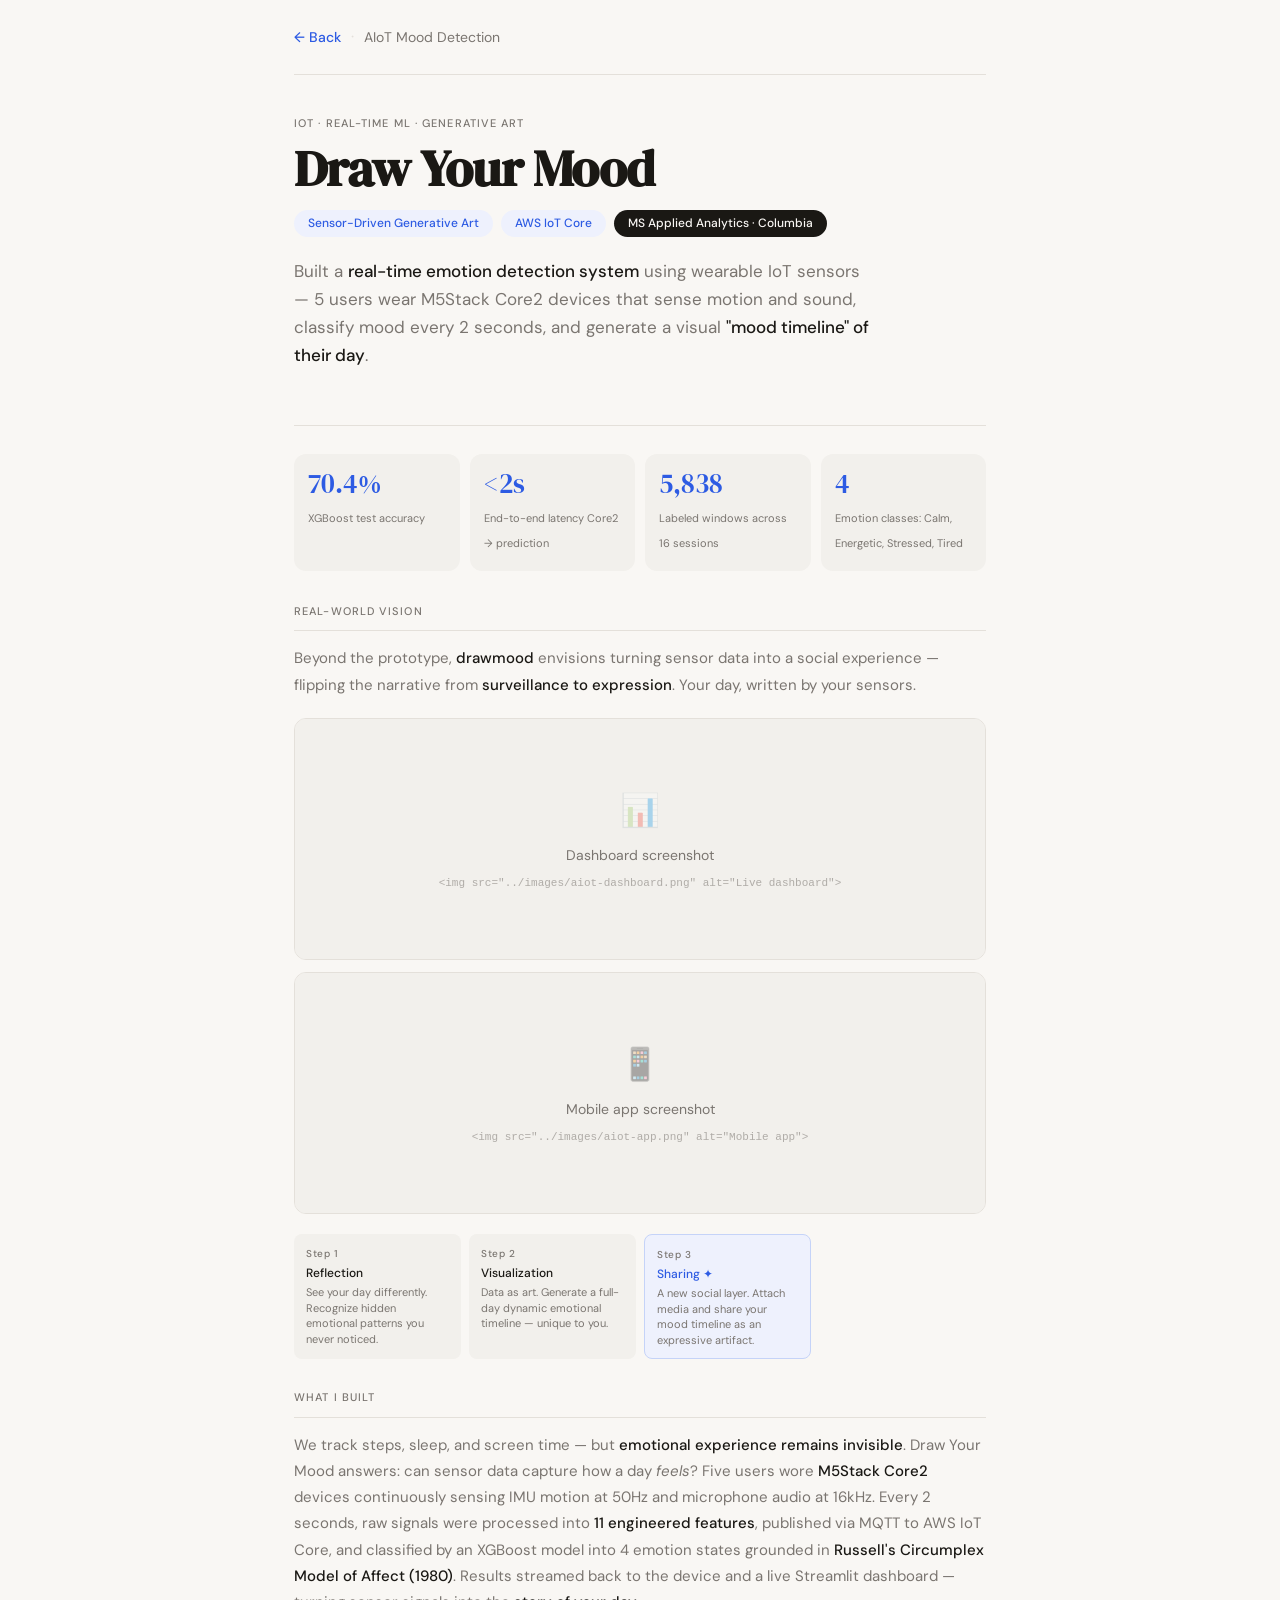
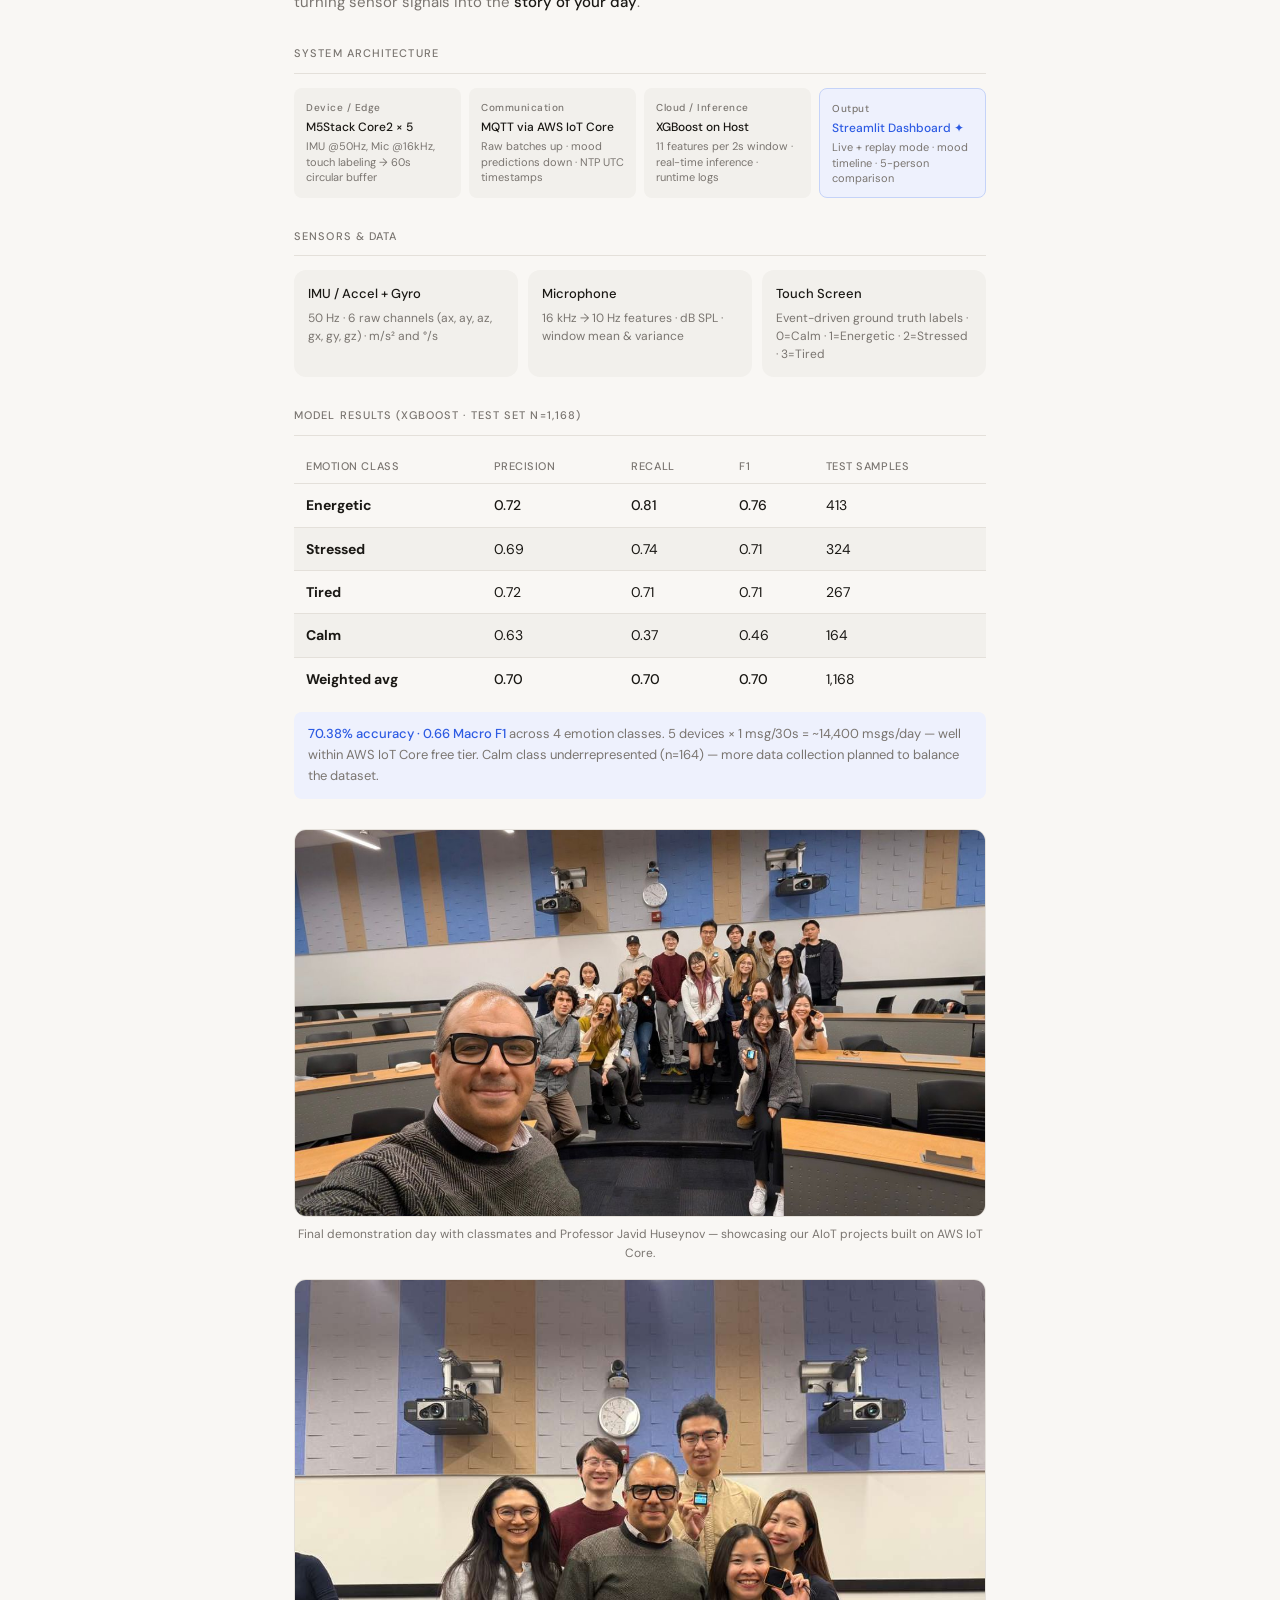
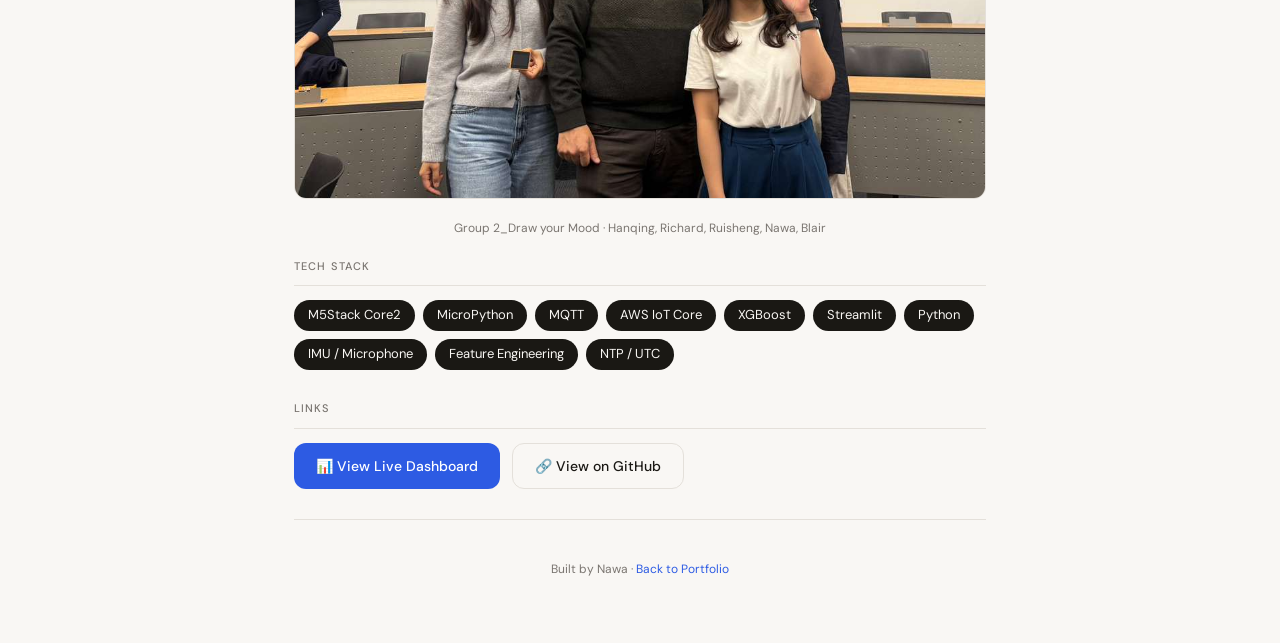
==== projects/aiot.html @ e683ecfb "update aiot.html" ====
<!DOCTYPE html>
<html lang="en">
<head>
  <meta charset="UTF-8" />
  <meta name="viewport" content="width=device-width, initial-scale=1.0" />
  <title>AIoT Mood Detection · Nawa</title>
  <link href="https://fonts.googleapis.com/css2?family=DM+Serif+Display:ital@0;1&family=DM+Sans:wght@300;400;500&display=swap" rel="stylesheet" />
  <style>
    *, *::before, *::after { box-sizing: border-box; margin: 0; padding: 0; }

    :root {
      --bg:           #f9f7f4;
      --ink:          #1a1814;
      --muted:        #7a7570;
      --accent:       #2d5be3;
      --accent-light: #eef1fd;
      --border:       #e4e0da;
      --card:         #ffffff;
      --surface:      #f2f0ec;
      --radius:       12px;
    }

    body {
      font-family: 'DM Sans', sans-serif;
      background: var(--bg);
      color: var(--ink);
      line-height: 1.6;
      font-size: 16px;
    }

    .container { max-width: 740px; margin: 0 auto; padding: 0 24px 64px; }

    /* ── Nav ── */
    nav {
      padding: 24px 0;
      border-bottom: 1px solid var(--border);
      display: flex;
      align-items: center;
      gap: 10px;
    }
    .back-link { color: var(--accent); text-decoration: none; font-size: 14px; font-weight: 500; }
    .back-link:hover { text-decoration: underline; }
    .nav-sep { color: var(--border); }
    .nav-title { color: var(--muted); font-size: 14px; }

    /* ── Hero ── */
    .hero { padding: 40px 0 28px; }

    .proj-tag {
      font-size: 11px;
      letter-spacing: 0.1em;
      text-transform: uppercase;
      color: var(--muted);
      margin-bottom: 10px;
      font-weight: 500;
    }

    .proj-title {
      font-family: 'DM Serif Display', serif;
      font-size: clamp(2.2rem, 6vw, 3.2rem);
      line-height: 1.05;
      margin-bottom: 14px;
      letter-spacing: -0.01em;
    }

    .badges { display: flex; flex-wrap: wrap; gap: 8px; margin-bottom: 20px; }

    .badge {
      display: inline-flex;
      align-items: center;
      gap: 5px;
      border-radius: 999px;
      padding: 4px 14px;
      font-size: 12px;
      font-weight: 500;
    }
    .badge-blue { background: var(--accent-light); color: var(--accent); }
    .badge-dark { background: var(--ink); color: var(--bg); }

    .proj-summary {
      font-size: 17px;
      color: var(--muted);
      max-width: 580px;
      line-height: 1.65;
    }
    .proj-summary strong { color: var(--ink); font-weight: 500; }

    /* ── Divider ── */
    .divider { height: 1px; background: var(--border); margin: 28px 0; }

    /* ── Stats ── */
    .stats-grid {
      display: grid;
      grid-template-columns: repeat(4, 1fr);
      gap: 10px;
      margin-bottom: 32px;
    }
    @media (max-width: 560px) { .stats-grid { grid-template-columns: repeat(2, 1fr); } }

    .stat-card {
      background: var(--surface);
      border-radius: var(--radius);
      padding: 16px 14px;
    }
    .stat-number {
      font-family: 'DM Serif Display', serif;
      font-size: 1.7rem;
      color: var(--accent);
      display: block;
      line-height: 1;
      margin-bottom: 6px;
    }
    .stat-label { font-size: 11px; color: var(--muted); line-height: 1.4; }

    /* ── Screenshot ── */
    .screenshot {
      border-radius: var(--radius);
      overflow: hidden;
      border: 1px solid var(--border);
      margin-bottom: 32px;
    }
    .screenshot img { width: 100%; display: block; }
    .screenshot-placeholder {
      height: 240px;
      display: flex;
      flex-direction: column;
      align-items: center;
      justify-content: center;
      gap: 8px;
      color: var(--muted);
      font-size: 14px;
      background: var(--surface);
    }
    .ph-icon { font-size: 32px; opacity: 0.3; }
    .ph-hint { font-size: 11px; opacity: 0.55; font-family: monospace; }

    /* ── Sections ── */
    .section { margin-bottom: 30px; }

    .section-label {
      font-size: 11px;
      letter-spacing: 0.1em;
      text-transform: uppercase;
      color: var(--muted);
      margin-bottom: 14px;
      font-weight: 500;
      padding-bottom: 10px;
      border-bottom: 1px solid var(--border);
    }

    /* ── About ── */
    .about-text {
      font-size: 15px;
      color: var(--muted);
      line-height: 1.75;
    }
    .about-text strong { color: var(--ink); font-weight: 500; }

    /* ── Architecture pipeline ── */
    .arch-steps {
      display: grid;
      grid-template-columns: repeat(4, 1fr);
      gap: 8px;
      margin-bottom: 4px;
    }
    @media (max-width: 520px) { .arch-steps { grid-template-columns: repeat(2, 1fr); } }

    .arch-step {
      background: var(--surface);
      border-radius: 8px;
      padding: 12px 12px 10px;
    }
    .arch-step.highlight { background: var(--accent-light); border: 1px solid #c5d3f8; }
    .step-num { font-size: 10px; color: var(--muted); font-weight: 500; margin-bottom: 4px; letter-spacing: .05em; }
    .step-name { font-size: 12px; font-weight: 500; color: var(--ink); margin-bottom: 4px; line-height: 1.3; }
    .arch-step.highlight .step-name { color: var(--accent); }
    .step-desc { font-size: 11px; color: var(--muted); line-height: 1.4; }

    /* ── Sensor cards ── */
    .sensor-grid {
      display: grid;
      grid-template-columns: repeat(3, 1fr);
      gap: 10px;
      margin-bottom: 4px;
    }
    @media (max-width: 480px) { .sensor-grid { grid-template-columns: 1fr; } }

    .sensor-card {
      background: var(--surface);
      border-radius: var(--radius);
      padding: 14px;
    }
    .sensor-name { font-size: 13px; font-weight: 500; color: var(--ink); margin-bottom: 4px; }
    .sensor-detail { font-size: 12px; color: var(--muted); line-height: 1.5; }

    /* ── Results table ── */
    .results-table {
      width: 100%;
      border-collapse: collapse;
      font-size: 14px;
      margin-bottom: 12px;
    }
    .results-table th {
      text-align: left;
      font-size: 11px;
      font-weight: 500;
      color: var(--muted);
      letter-spacing: .05em;
      text-transform: uppercase;
      padding: 8px 12px;
      border-bottom: 1px solid var(--border);
    }
    .results-table td {
      padding: 10px 12px;
      border-bottom: 1px solid var(--border);
      color: var(--ink);
    }
    .results-table tr:last-child td { border-bottom: none; }
    .results-table tr:nth-child(even) td { background: var(--surface); }
    .good { color: var(--accent); font-weight: 500; }

    .result-note {
      font-size: 13px;
      color: var(--muted);
      background: var(--accent-light);
      border-radius: 8px;
      padding: 12px 14px;
      line-height: 1.6;
    }
    .result-note strong { color: var(--accent); font-weight: 500; }

    /* ── Tech stack ── */
    .tech-grid { display: flex; flex-wrap: wrap; gap: 8px; }
    .tech-pill {
      background: var(--ink);
      color: var(--bg);
      border-radius: 999px;
      padding: 5px 14px;
      font-size: 13px;
    }

    /* ── Links ── */
    .link-row { display: flex; gap: 12px; flex-wrap: wrap; }
    .btn {
      display: inline-flex;
      align-items: center;
      gap: 8px;
      padding: 11px 22px;
      border-radius: var(--radius);
      font-size: 14px;
      font-weight: 500;
      text-decoration: none;
      transition: opacity 0.15s;
      font-family: 'DM Sans', sans-serif;
      border: none;
      cursor: pointer;
    }
    .btn:hover { opacity: 0.85; }
    .btn-primary { background: var(--accent); color: white; }
    .btn-outline { background: transparent; border: 1px solid var(--border); color: var(--ink); }

    /* ── Footer ── */
    footer {
      padding-top: 40px;
      border-top: 1px solid var(--border);
      text-align: center;
      font-size: 12px;
      color: var(--muted);
    }
    footer a { color: var(--accent); text-decoration: none; }
  </style>
</head>
<body>
<div class="container">

  <!-- Nav -->
  <nav>
    <a href="../index.html" class="back-link">← Back</a>
    <span class="nav-sep">·</span>
    <span class="nav-title">AIoT Mood Detection</span>
  </nav>

  <!-- Hero -->
  <div class="hero">
    <p class="proj-tag">IoT · Real-Time ML · Generative Art</p>
    <h1 class="proj-title">Draw Your Mood</h1>
    <div class="badges">
      <span class="badge badge-blue">Sensor-Driven Generative Art</span>
      <span class="badge badge-blue">AWS IoT Core</span>
      <span class="badge badge-dark">MS Applied Analytics · Columbia</span>
    </div>
    <p class="proj-summary">
      Built a <strong>real-time emotion detection system</strong> using wearable IoT sensors —
      5 users wear M5Stack Core2 devices that sense motion and sound, classify mood
      every 2 seconds, and generate a visual <strong>"mood timeline" of their day</strong>.
    </p>
  </div>

  <div class="divider"></div>

  <!-- Key Stats -->
  <div class="stats-grid">
    <div class="stat-card">
      <span class="stat-number">70.4%</span>
      <span class="stat-label">XGBoost test accuracy</span>
    </div>
    <div class="stat-card">
      <span class="stat-number">&lt;2s</span>
      <span class="stat-label">End-to-end latency Core2 → prediction</span>
    </div>
    <div class="stat-card">
      <span class="stat-number">5,838</span>
      <span class="stat-label">Labeled windows across 16 sessions</span>
    </div>
    <div class="stat-card">
      <span class="stat-number">4</span>
      <span class="stat-label">Emotion classes: Calm, Energetic, Stressed, Tired</span>
    </div>
  </div>

  <!-- Real-World Vision -->
  <div class="section">
    <p class="section-label">Real-world vision</p>
    <p class="about-text" style="margin-bottom: 20px;">
      Beyond the prototype, <strong>drawmood</strong> envisions turning sensor data into
      a social experience — flipping the narrative from <strong>surveillance to expression</strong>.
      Your day, written by your sensors.
    </p>

    <div class="screenshot" style="margin-bottom: 12px;">
      <div class="screenshot-placeholder">
        <span class="ph-icon">📊</span>
        <span>Dashboard screenshot</span>
        <span class="ph-hint">&lt;img src="../images/aiot-dashboard.png" alt="Live dashboard"&gt;</span>
      </div>
    </div>

    <div class="screenshot" style="margin-bottom: 20px;">
      <div class="screenshot-placeholder">
        <span class="ph-icon">📱</span>
        <span>Mobile app screenshot</span>
        <span class="ph-hint">&lt;img src="../images/aiot-app.png" alt="Mobile app"&gt;</span>
      </div>
    </div>

    <div class="arch-steps">
      <div class="arch-step">
        <p class="step-num">Step 1</p>
        <p class="step-name">Reflection</p>
        <p class="step-desc">See your day differently. Recognize hidden emotional patterns you never noticed.</p>
      </div>
      <div class="arch-step">
        <p class="step-num">Step 2</p>
        <p class="step-name">Visualization</p>
        <p class="step-desc">Data as art. Generate a full-day dynamic emotional timeline — unique to you.</p>
      </div>
      <div class="arch-step highlight">
        <p class="step-num">Step 3</p>
        <p class="step-name">Sharing ✦</p>
        <p class="step-desc">A new social layer. Attach media and share your mood timeline as an expressive artifact.</p>
      </div>
    </div>
  </div>

  <!-- What I Built -->
  <div class="section">
    <p class="section-label">What I built</p>
    <p class="about-text">
      We track steps, sleep, and screen time — but <strong>emotional experience remains invisible</strong>.
      Draw Your Mood answers: can sensor data capture how a day <em>feels</em>?
      Five users wore <strong>M5Stack Core2</strong> devices continuously sensing IMU motion at 50Hz
      and microphone audio at 16kHz. Every 2 seconds, raw signals were processed into
      <strong>11 engineered features</strong>, published via MQTT to AWS IoT Core, and classified
      by an XGBoost model into 4 emotion states grounded in
      <strong>Russell's Circumplex Model of Affect (1980)</strong>.
      Results streamed back to the device and a live Streamlit dashboard — turning sensor
      signals into the <strong>story of your day</strong>.
    </p>
  </div>

  <!-- System Architecture -->
  <div class="section">
    <p class="section-label">System architecture</p>
    <div class="arch-steps">
      <div class="arch-step">
        <p class="step-num">Device / Edge</p>
        <p class="step-name">M5Stack Core2 × 5</p>
        <p class="step-desc">IMU @50Hz, Mic @16kHz, touch labeling → 60s circular buffer</p>
      </div>
      <div class="arch-step">
        <p class="step-num">Communication</p>
        <p class="step-name">MQTT via AWS IoT Core</p>
        <p class="step-desc">Raw batches up · mood predictions down · NTP UTC timestamps</p>
      </div>
      <div class="arch-step">
        <p class="step-num">Cloud / Inference</p>
        <p class="step-name">XGBoost on Host</p>
        <p class="step-desc">11 features per 2s window · real-time inference · runtime logs</p>
      </div>
      <div class="arch-step highlight">
        <p class="step-num">Output</p>
        <p class="step-name">Streamlit Dashboard ✦</p>
        <p class="step-desc">Live + replay mode · mood timeline · 5-person comparison</p>
      </div>
    </div>
  </div>

  <!-- Sensors -->
  <div class="section">
    <p class="section-label">Sensors & data</p>
    <div class="sensor-grid">
      <div class="sensor-card">
        <p class="sensor-name">IMU / Accel + Gyro</p>
        <p class="sensor-detail">50 Hz · 6 raw channels (ax, ay, az, gx, gy, gz) · m/s² and °/s</p>
      </div>
      <div class="sensor-card">
        <p class="sensor-name">Microphone</p>
        <p class="sensor-detail">16 kHz → 10 Hz features · dB SPL · window mean & variance</p>
      </div>
      <div class="sensor-card">
        <p class="sensor-name">Touch Screen</p>
        <p class="sensor-detail">Event-driven ground truth labels · 0=Calm · 1=Energetic · 2=Stressed · 3=Tired</p>
      </div>
    </div>
  </div>

  <!-- Model Results -->
  <div class="section">
    <p class="section-label">Model results (XGBoost · test set n=1,168)</p>
    <table class="results-table">
      <thead>
        <tr>
          <th>Emotion Class</th>
          <th>Precision</th>
          <th>Recall</th>
          <th>F1</th>
          <th>Test Samples</th>
        </tr>
      </thead>
      <tbody>
        <tr>
          <td><strong>Energetic</strong></td>
          <td class="good">0.72</td>
          <td class="good">0.81</td>
          <td class="good">0.76</td>
          <td>413</td>
        </tr>
        <tr>
          <td><strong>Stressed</strong></td>
          <td>0.69</td>
          <td>0.74</td>
          <td>0.71</td>
          <td>324</td>
        </tr>
        <tr>
          <td><strong>Tired</strong></td>
          <td>0.72</td>
          <td>0.71</td>
          <td>0.71</td>
          <td>267</td>
        </tr>
        <tr>
          <td><strong>Calm</strong></td>
          <td>0.63</td>
          <td>0.37</td>
          <td>0.46</td>
          <td>164</td>
        </tr>
        <tr>
          <td><strong>Weighted avg</strong></td>
          <td class="good">0.70</td>
          <td class="good">0.70</td>
          <td class="good">0.70</td>
          <td>1,168</td>
        </tr>
      </tbody>
    </table>
    <p class="result-note">
      <strong>70.38% accuracy · 0.66 Macro F1</strong> across 4 emotion classes.
      5 devices × 1 msg/30s = ~14,400 msgs/day — well within AWS IoT Core free tier.
      Calm class underrepresented (n=164) — more data collection planned to balance the dataset.
    </p>
  </div>

  <!-- Team Photos -->
<div class="screenshot" style="margin-bottom: 8px;">
  <img src="../images/aiot-classmates.jpg.jpeg" alt="Draw Your Mood — Demo Day with classmates" />
</div>
<p style="font-size: 12px; color: var(--muted); text-align: center; margin-bottom: 16px;">
  Final demonstration day with classmates and Professor Javid Huseynov — showcasing our AIoT projects built on AWS IoT Core.
</p>

<div class="screenshot" style="margin-bottom: 20px;">
  <img src="../images/aiot-group2.jpg.jpeg" alt="Draw Your Mood — Group 2 team" />
</div>
<p style="font-size: 12px; color: var(--muted); text-align: center; margin-bottom: 20px;">
  Group 2_Draw your Mood · Hanqing, Richard, Ruisheng, Nawa, Blair
</p>

  <!-- Tech Stack -->
  <div class="section">
    <p class="section-label">Tech stack</p>
    <div class="tech-grid">
      <span class="tech-pill">M5Stack Core2</span>
      <span class="tech-pill">MicroPython</span>
      <span class="tech-pill">MQTT</span>
      <span class="tech-pill">AWS IoT Core</span>
      <span class="tech-pill">XGBoost</span>
      <span class="tech-pill">Streamlit</span>
      <span class="tech-pill">Python</span>
      <span class="tech-pill">IMU / Microphone</span>
      <span class="tech-pill">Feature Engineering</span>
      <span class="tech-pill">NTP / UTC</span>
    </div>
  </div>

  <!-- Links -->
  <div class="section">
    <p class="section-label">Links</p>
    <div class="link-row">
      <a href="../mood_dashboard_v8.html" class="btn btn-primary">📊 View Live Dashboard</a>
      <a href="#" class="btn btn-outline">🔗 View on GitHub</a>
    </div>
  </div>

  <footer>
    Built by Nawa · <a href="../index.html">Back to Portfolio</a>
  </footer>

</div>
</body>
</html>
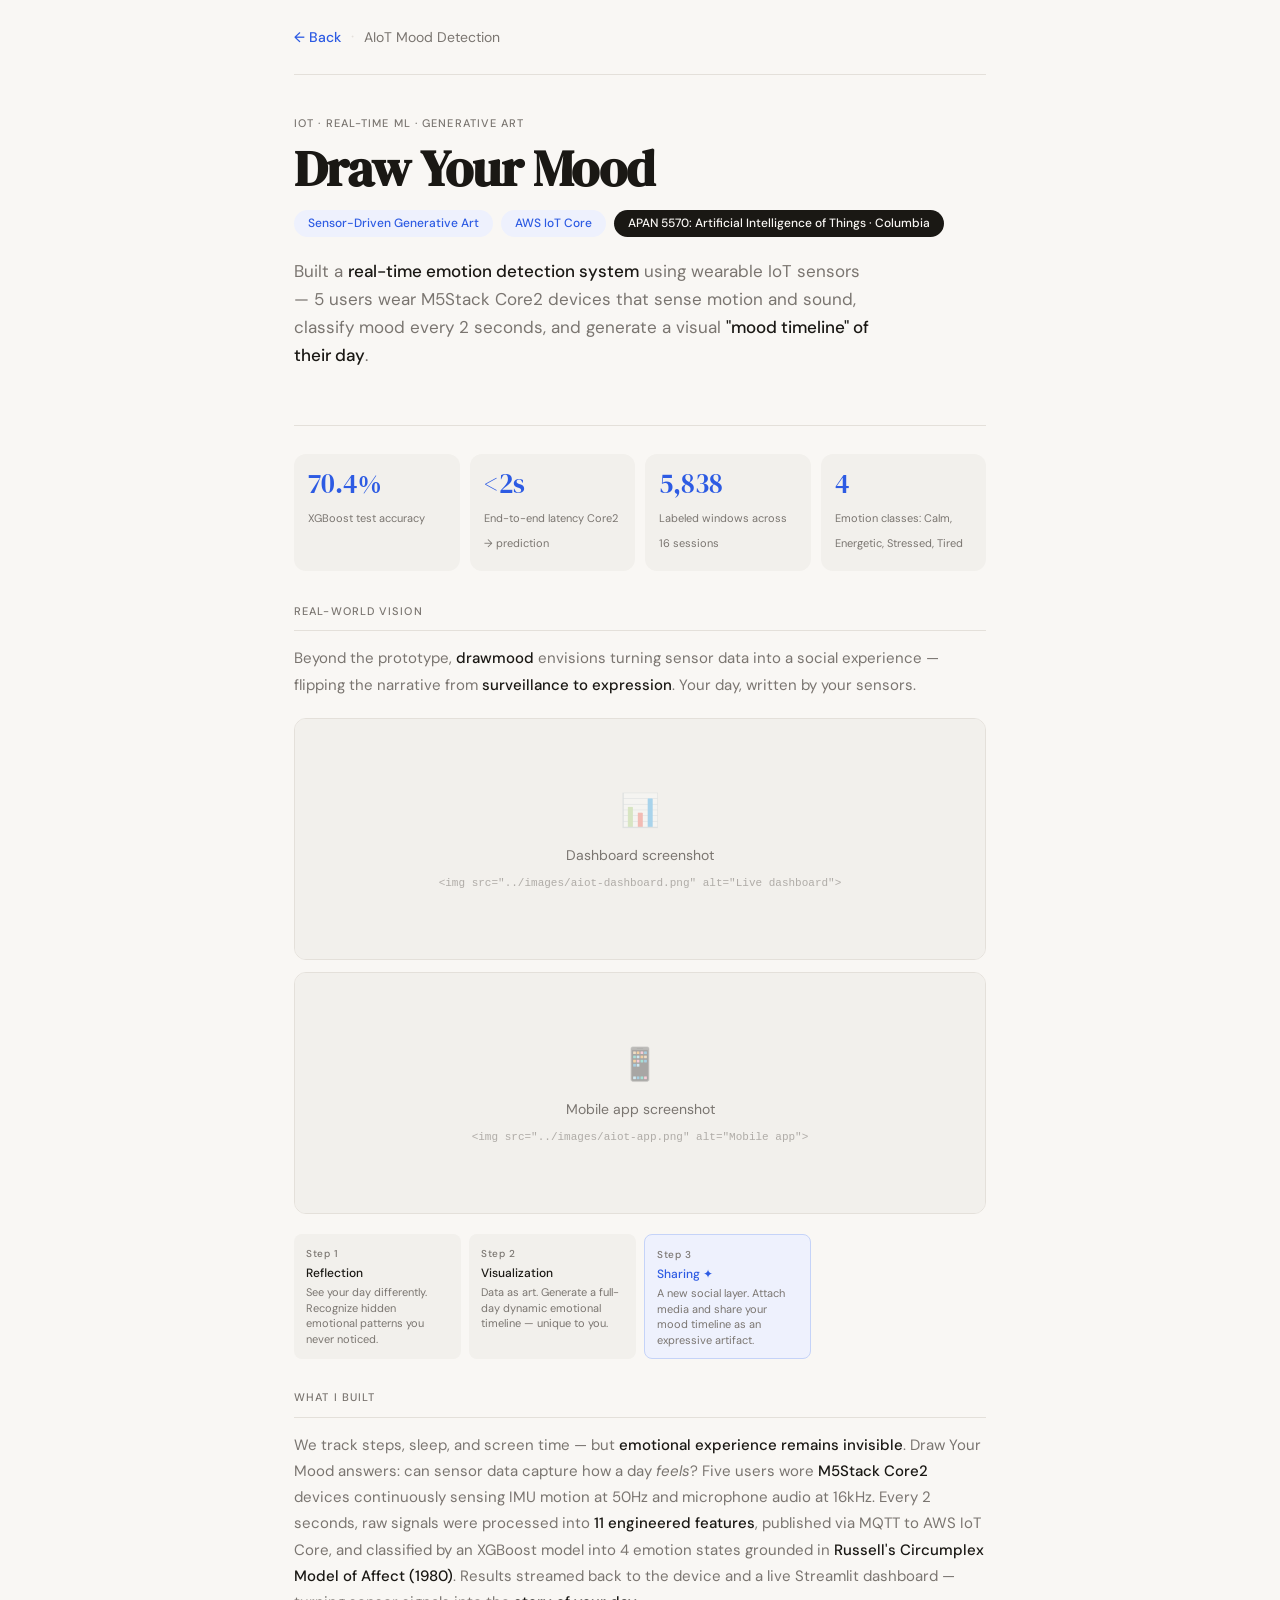
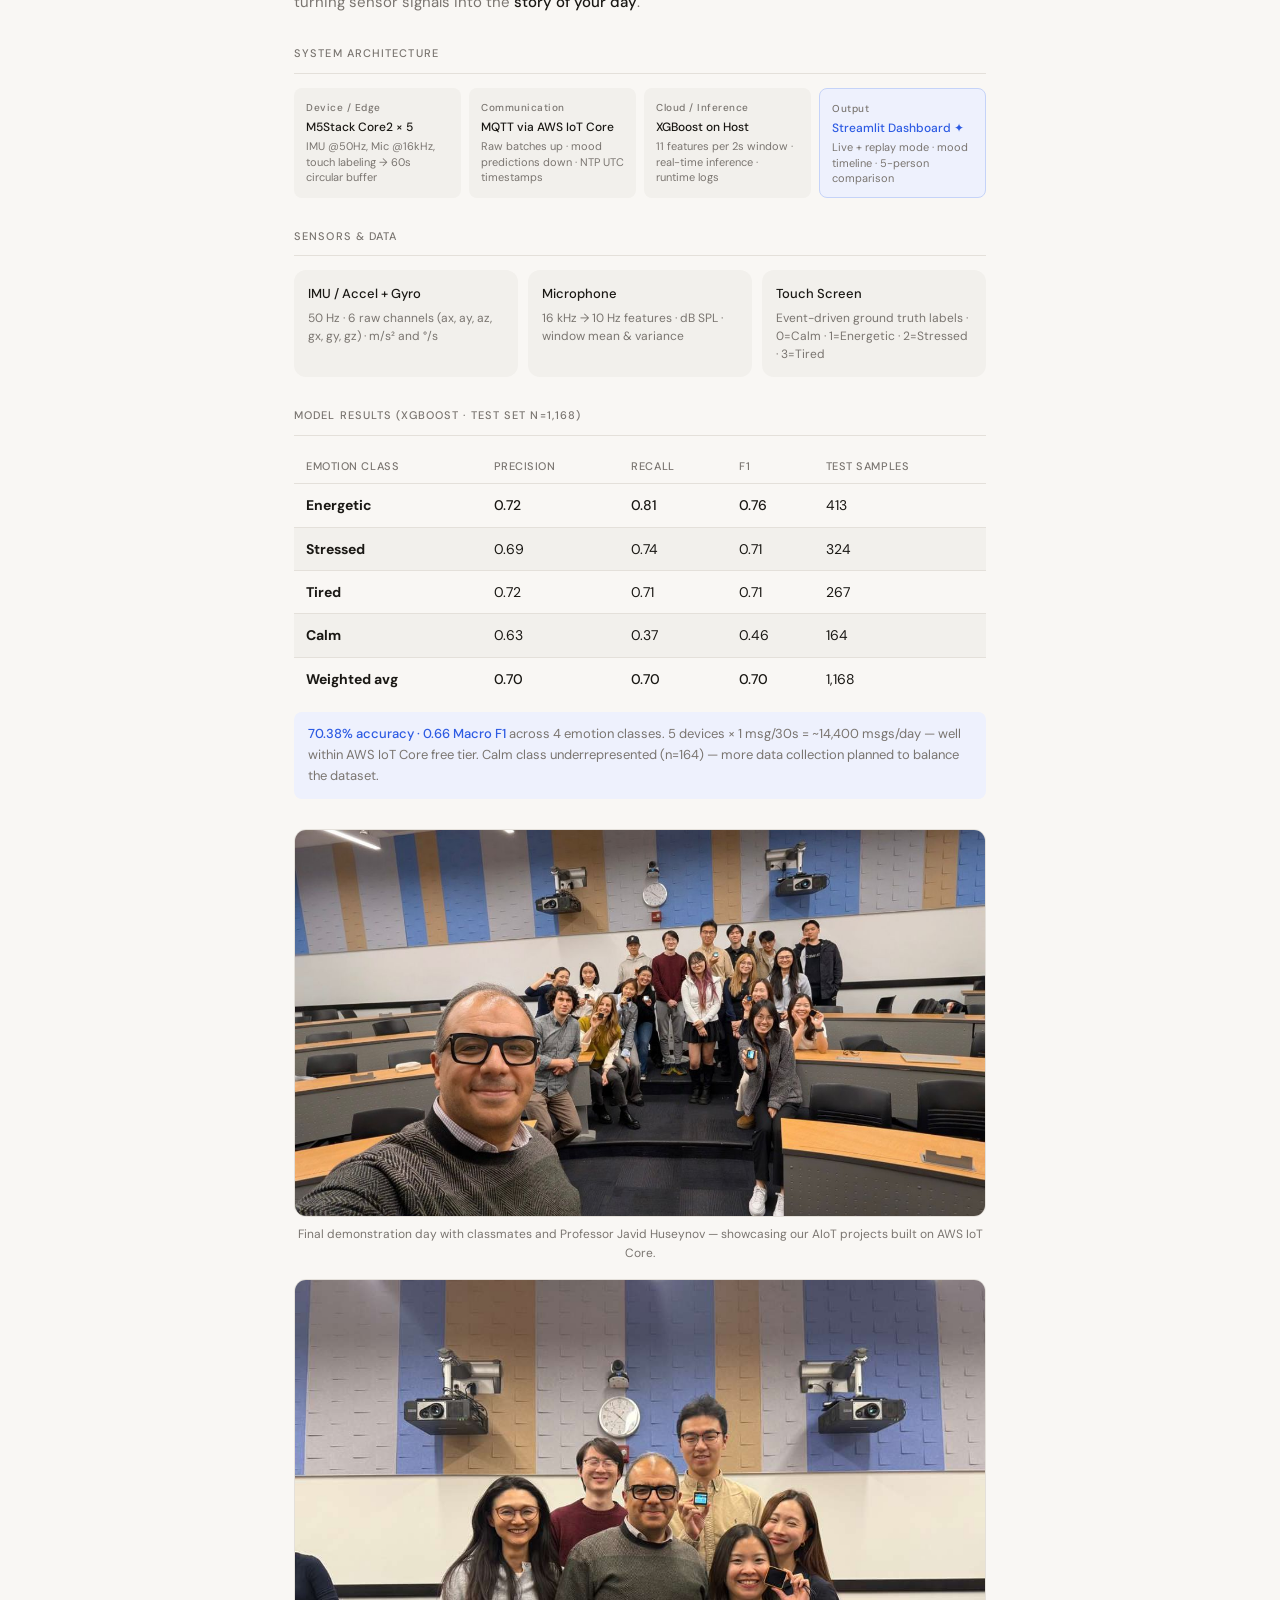
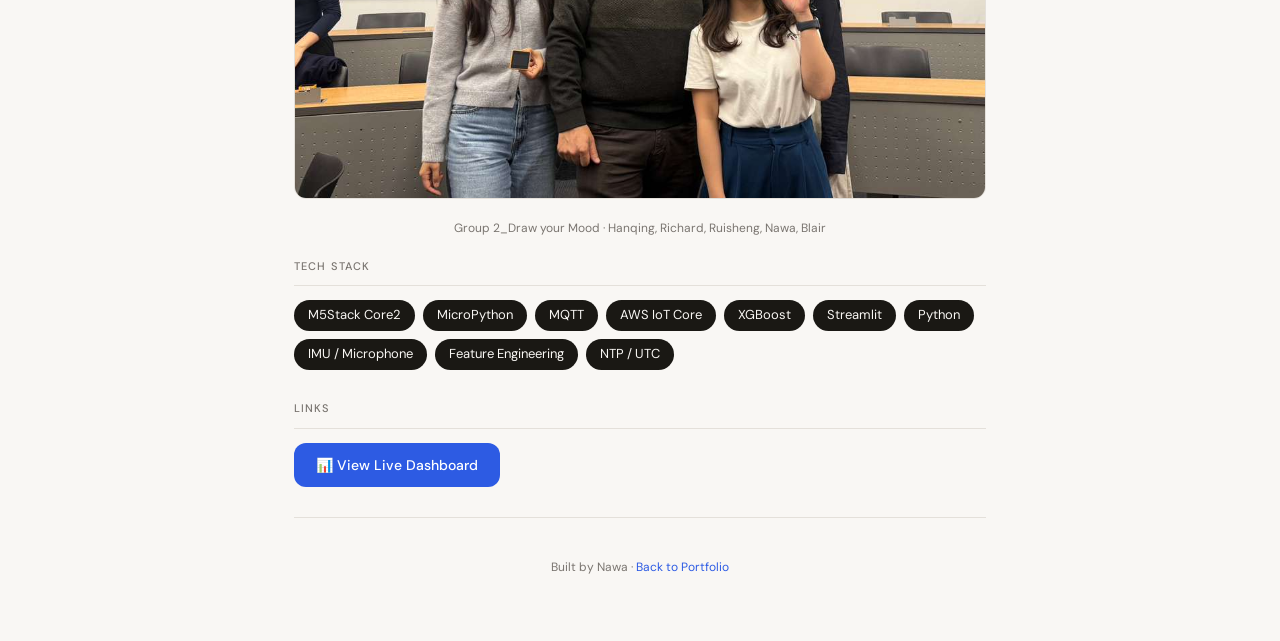
==== commit 78a8a5ef: "update aiot.html" ====
--- a/projects/aiot.html
+++ b/projects/aiot.html
@@ -287,7 +287,7 @@
     <div class="badges">
       <span class="badge badge-blue">Sensor-Driven Generative Art</span>
       <span class="badge badge-blue">AWS IoT Core</span>
-      <span class="badge badge-dark">MS Applied Analytics · Columbia</span>
+      <span class="badge badge-dark">APAN 5570: Artificial Intelligence of Things · Columbia</span>
     </div>
     <p class="proj-summary">
       Built a <strong>real-time emotion detection system</strong> using wearable IoT sensors —
@@ -519,7 +519,6 @@
     <p class="section-label">Links</p>
     <div class="link-row">
       <a href="../mood_dashboard_v8.html" class="btn btn-primary">📊 View Live Dashboard</a>
-      <a href="#" class="btn btn-outline">🔗 View on GitHub</a>
     </div>
   </div>
 
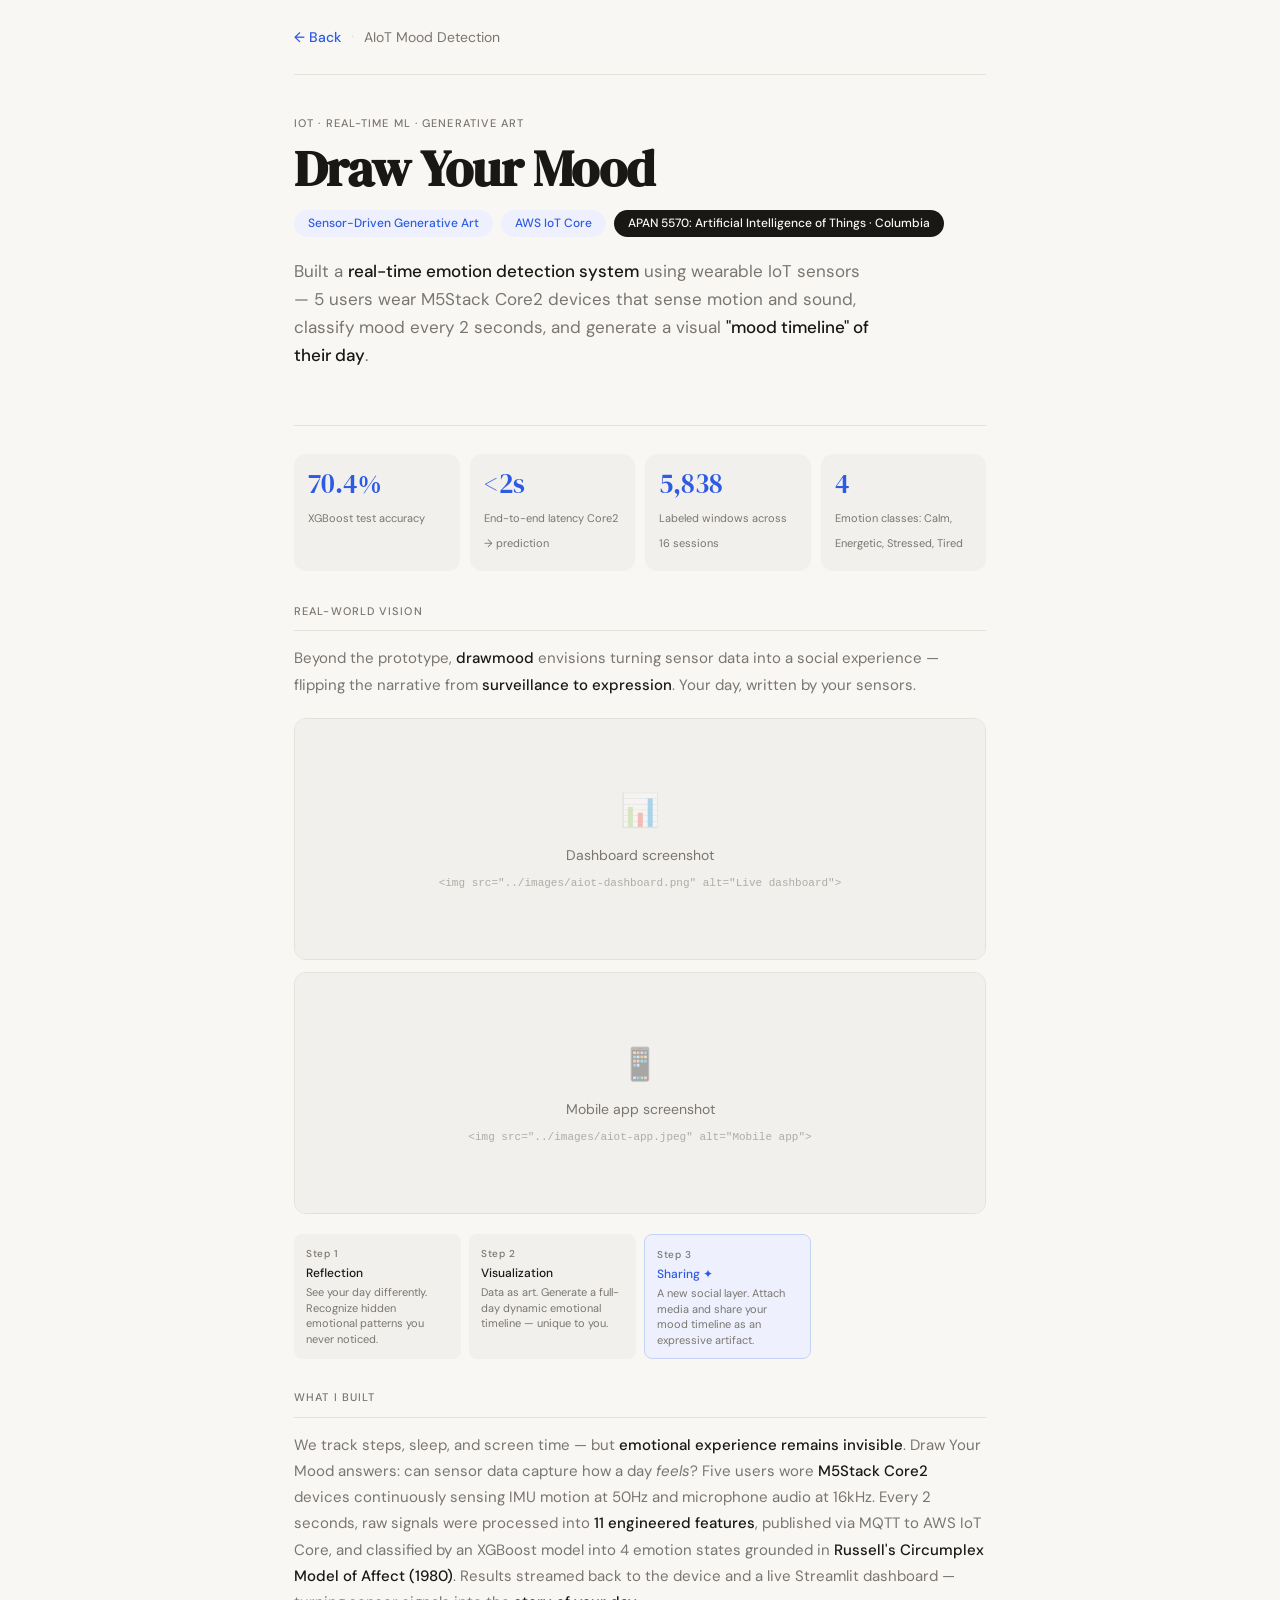
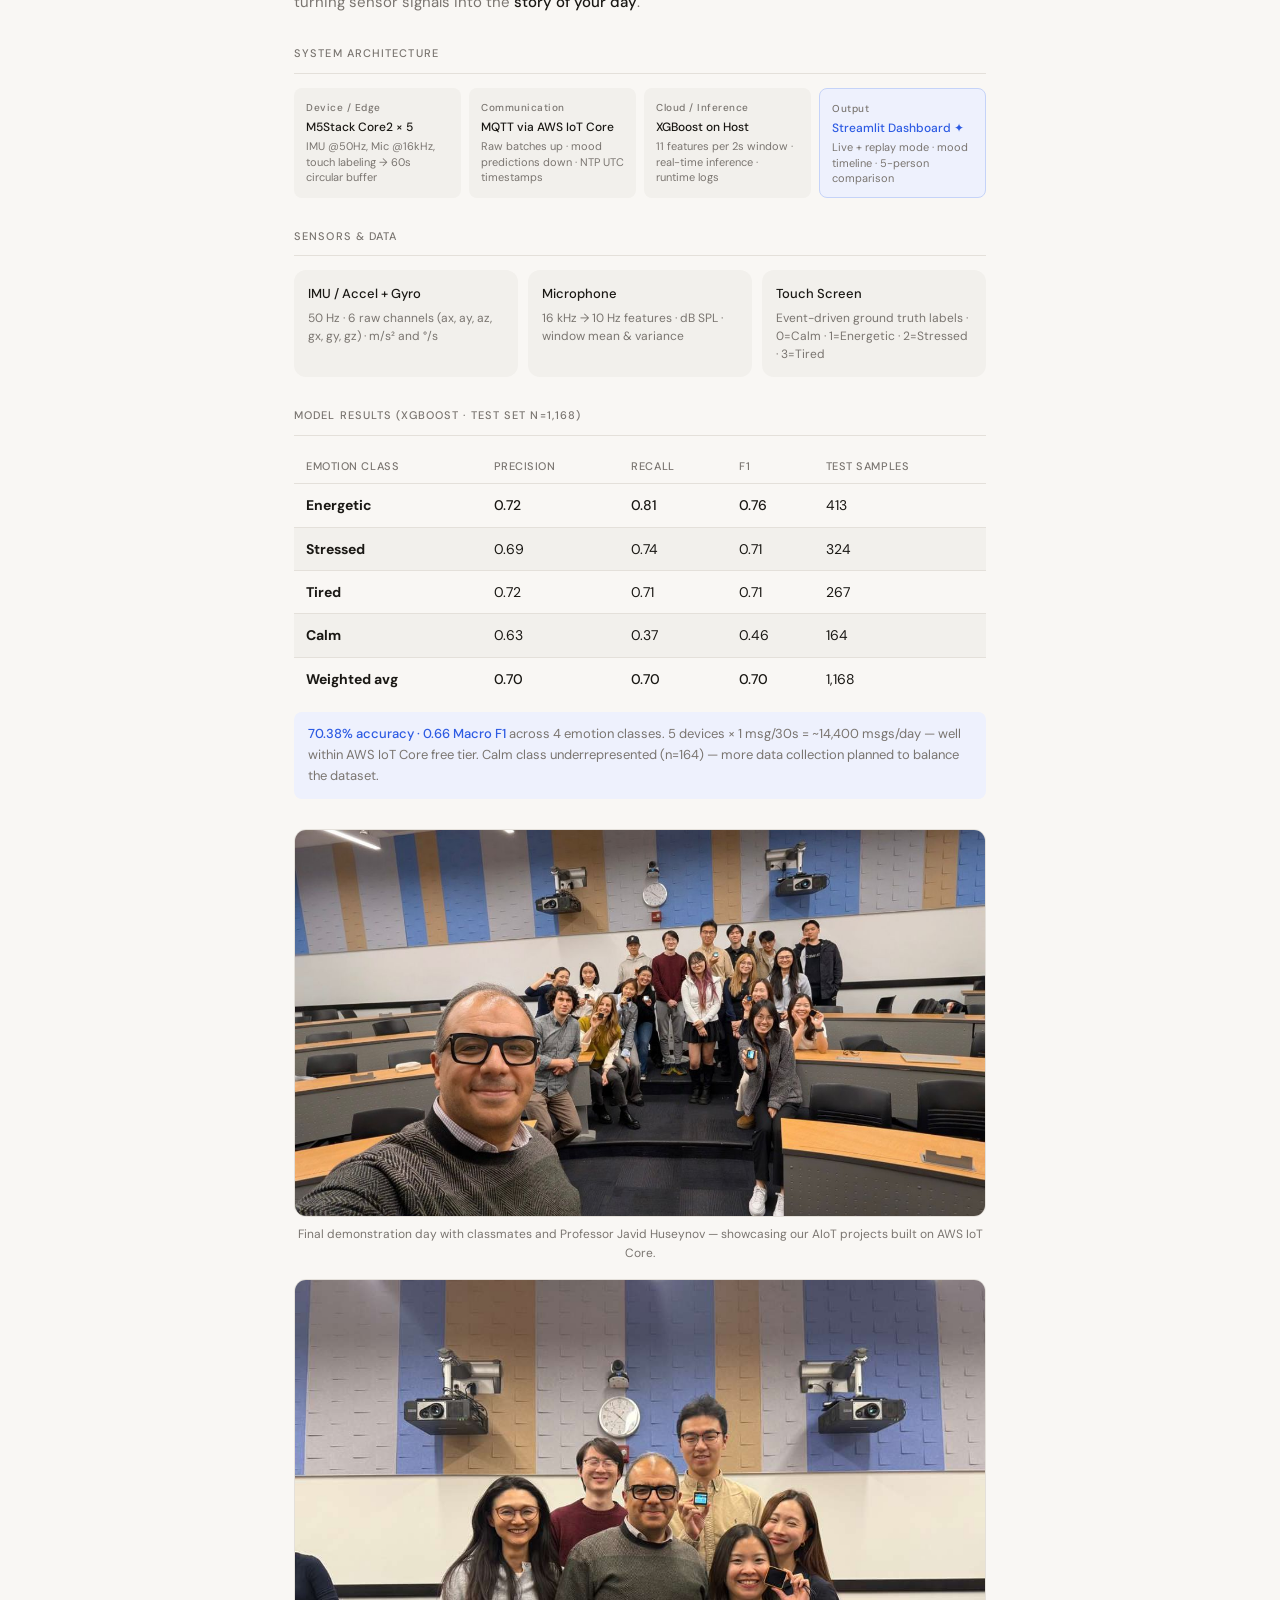
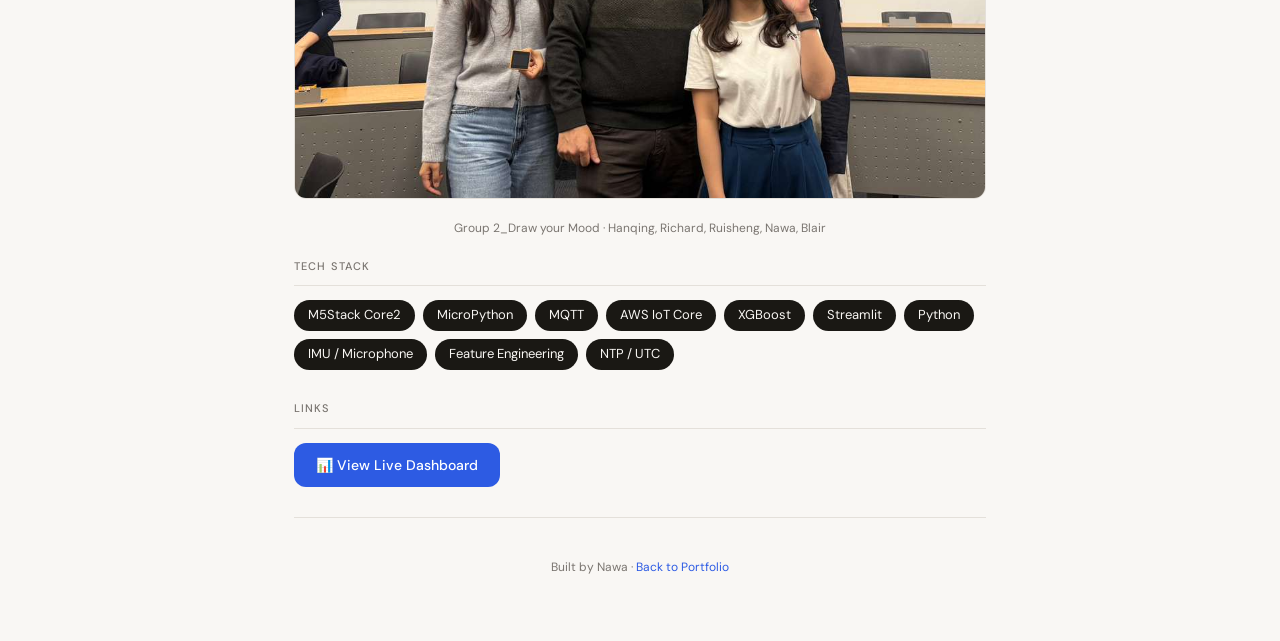
==== commit 3daf7c35: "update aiot.html" ====
--- a/projects/aiot.html
+++ b/projects/aiot.html
@@ -339,7 +339,7 @@
       <div class="screenshot-placeholder">
         <span class="ph-icon">📱</span>
         <span>Mobile app screenshot</span>
-        <span class="ph-hint">&lt;img src="../images/aiot-app.png" alt="Mobile app"&gt;</span>
+        <span class="ph-hint">&lt;img src="../images/aiot-app.jpeg" alt="Mobile app"&gt;</span>
       </div>
     </div>
 
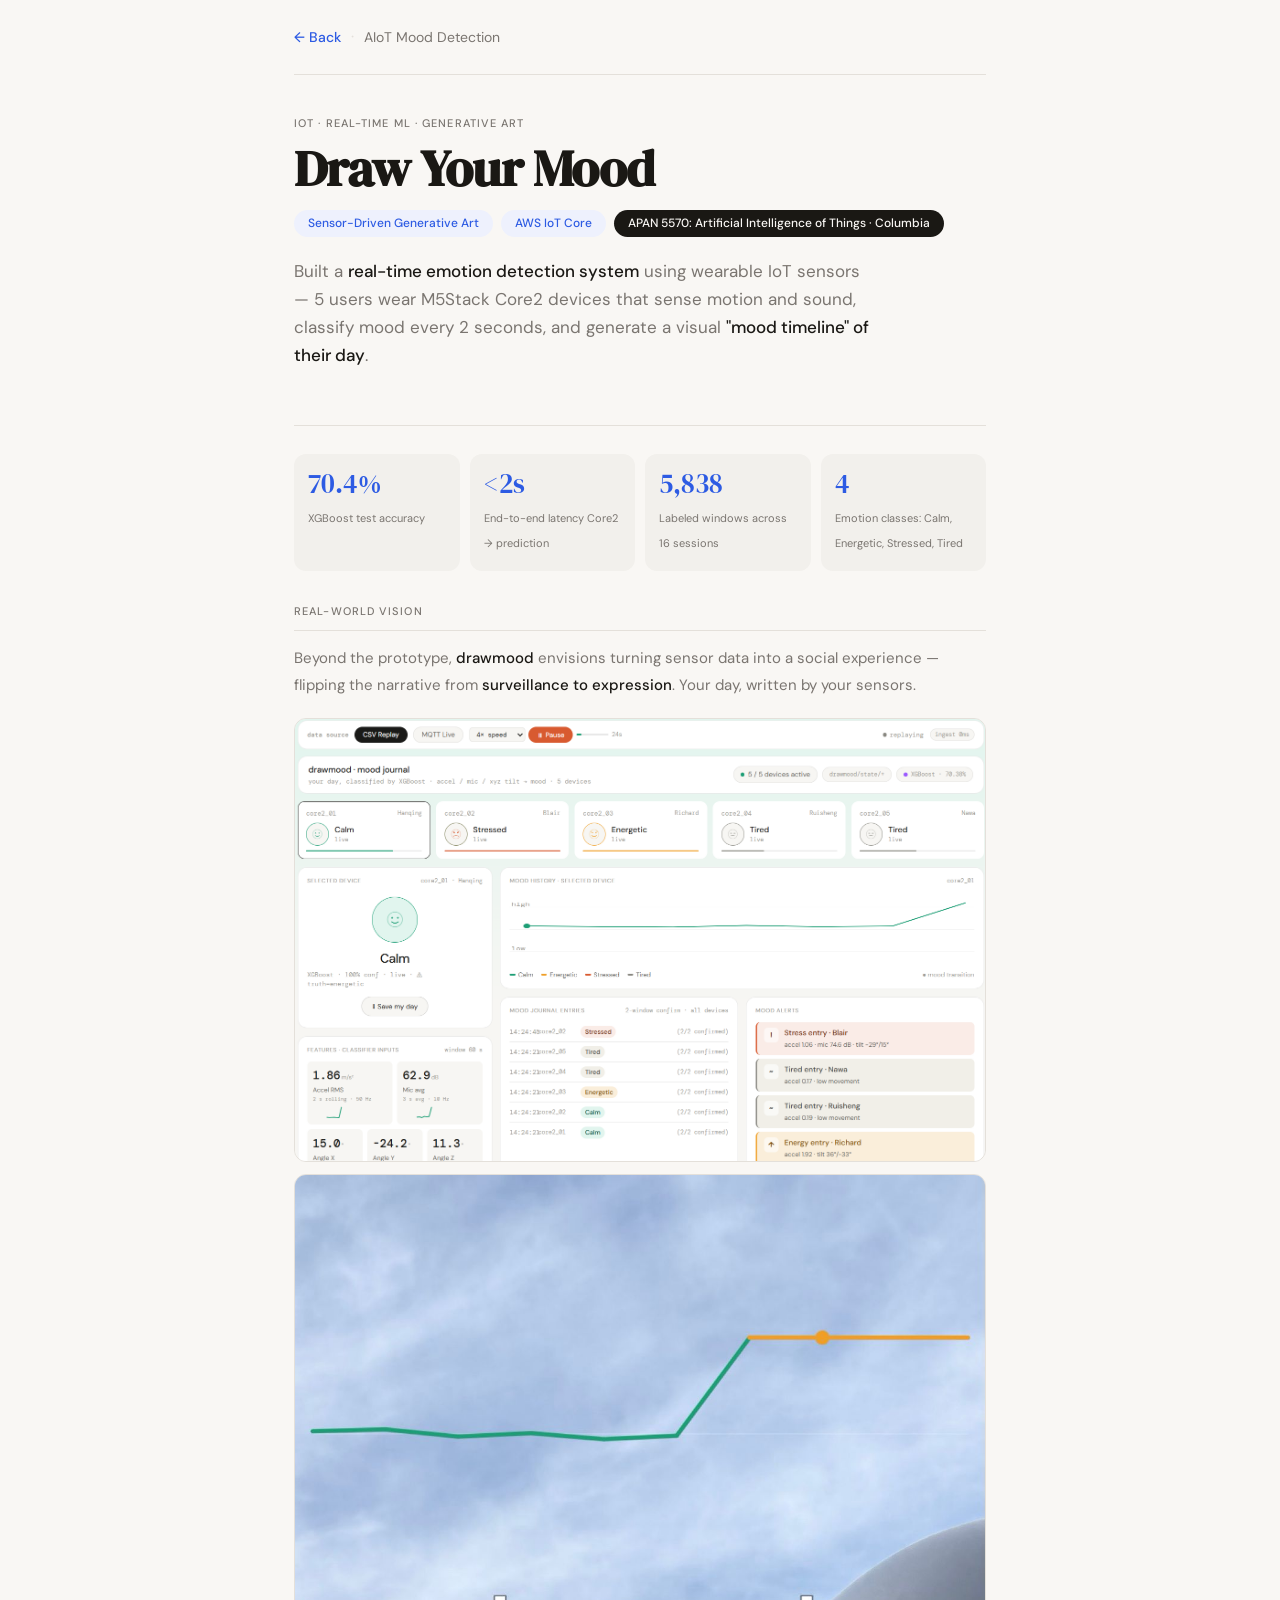
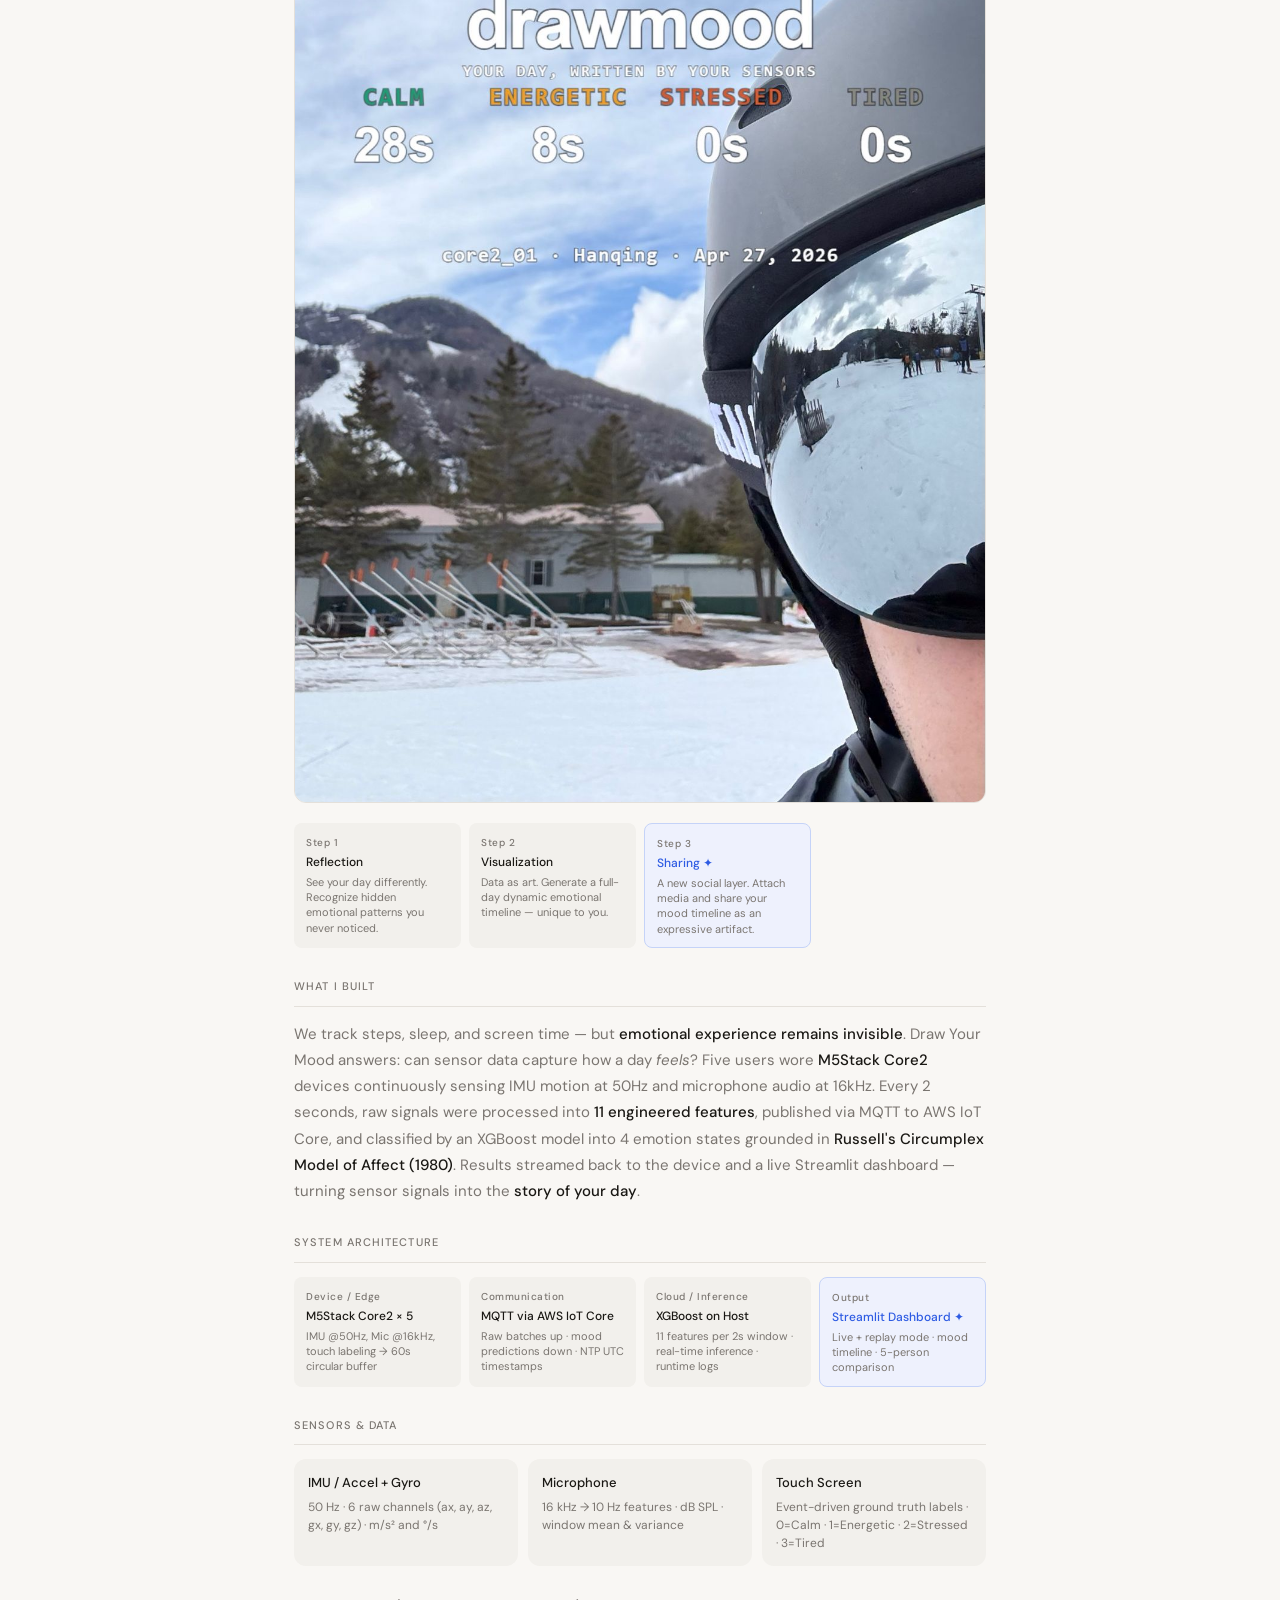
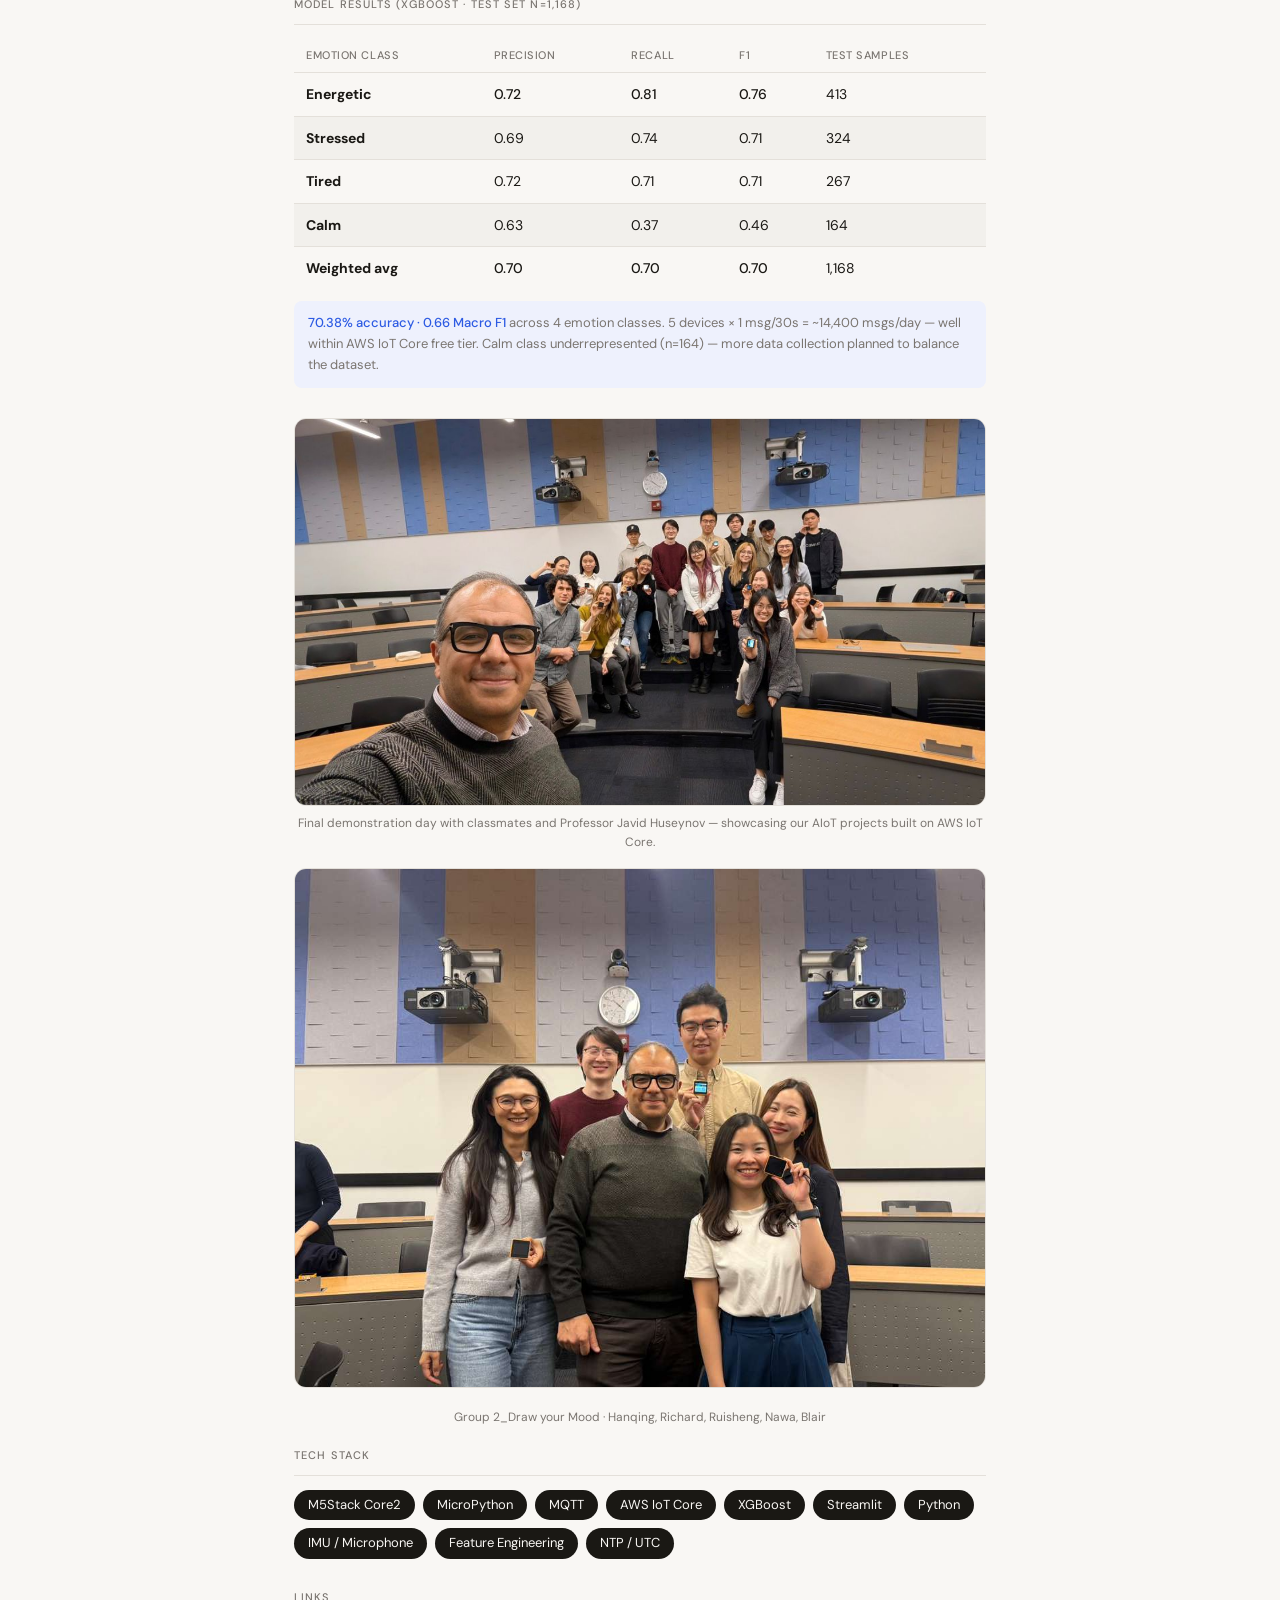
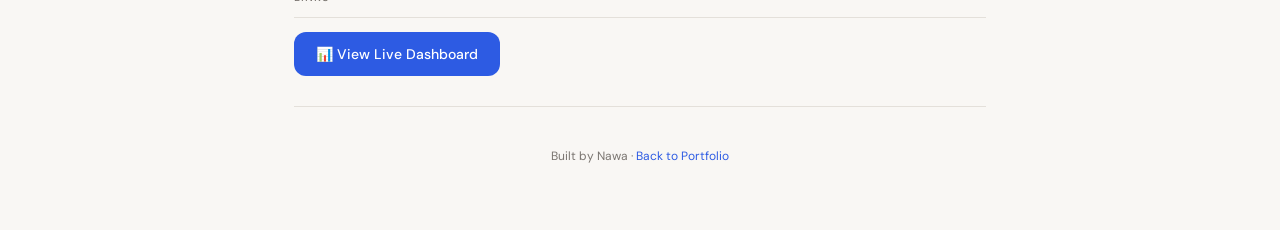
==== commit ce9ac556: "Update aiot.html" ====
--- a/projects/aiot.html
+++ b/projects/aiot.html
@@ -328,19 +328,11 @@
     </p>
 
     <div class="screenshot" style="margin-bottom: 12px;">
-      <div class="screenshot-placeholder">
-        <span class="ph-icon">📊</span>
-        <span>Dashboard screenshot</span>
-        <span class="ph-hint">&lt;img src="../images/aiot-dashboard.png" alt="Live dashboard"&gt;</span>
-      </div>
-    </div>
-
+      <img src="../images/aiot-dashboard.png" alt="Live dashboard" />
+    </div>
+ 
     <div class="screenshot" style="margin-bottom: 20px;">
-      <div class="screenshot-placeholder">
-        <span class="ph-icon">📱</span>
-        <span>Mobile app screenshot</span>
-        <span class="ph-hint">&lt;img src="../images/aiot-app.jpeg" alt="Mobile app"&gt;</span>
-      </div>
+      <img src="../images/aiot-app.jpeg" alt="Mobile app" />
     </div>
 
     <div class="arch-steps">
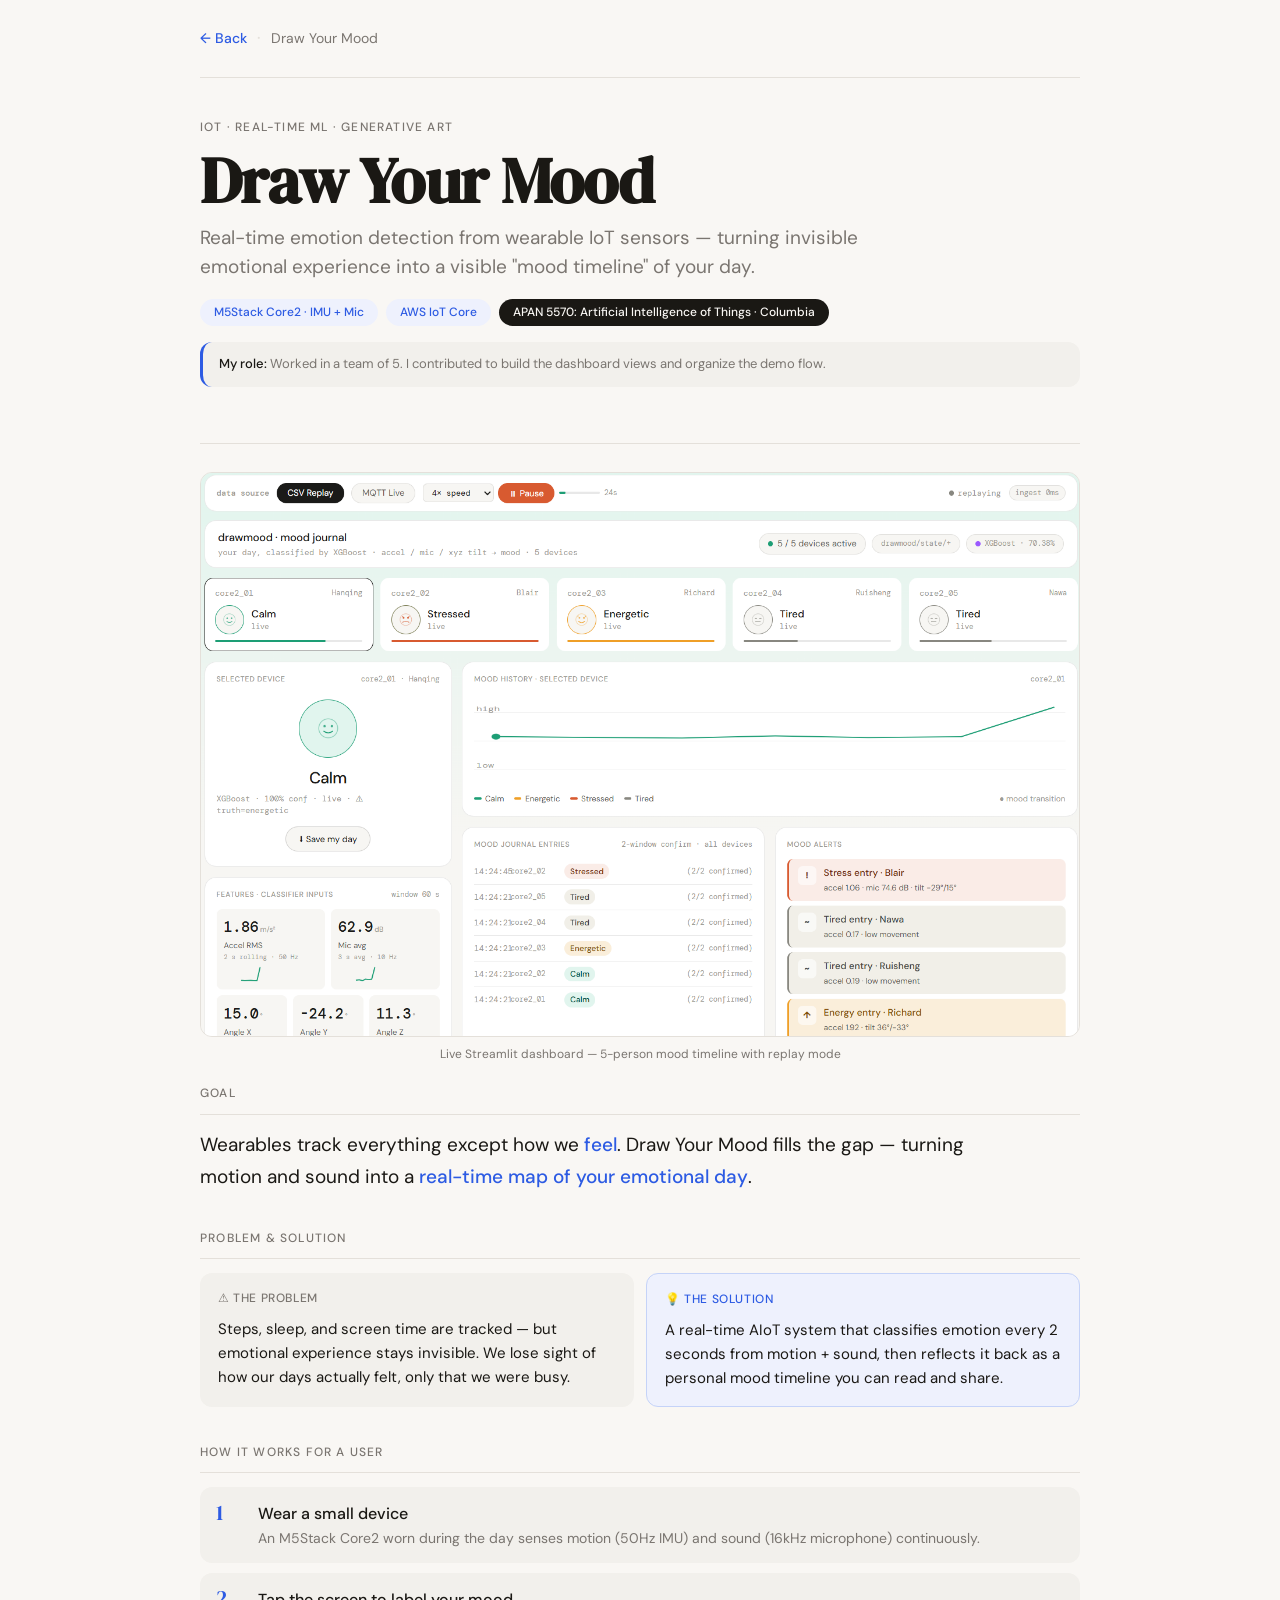
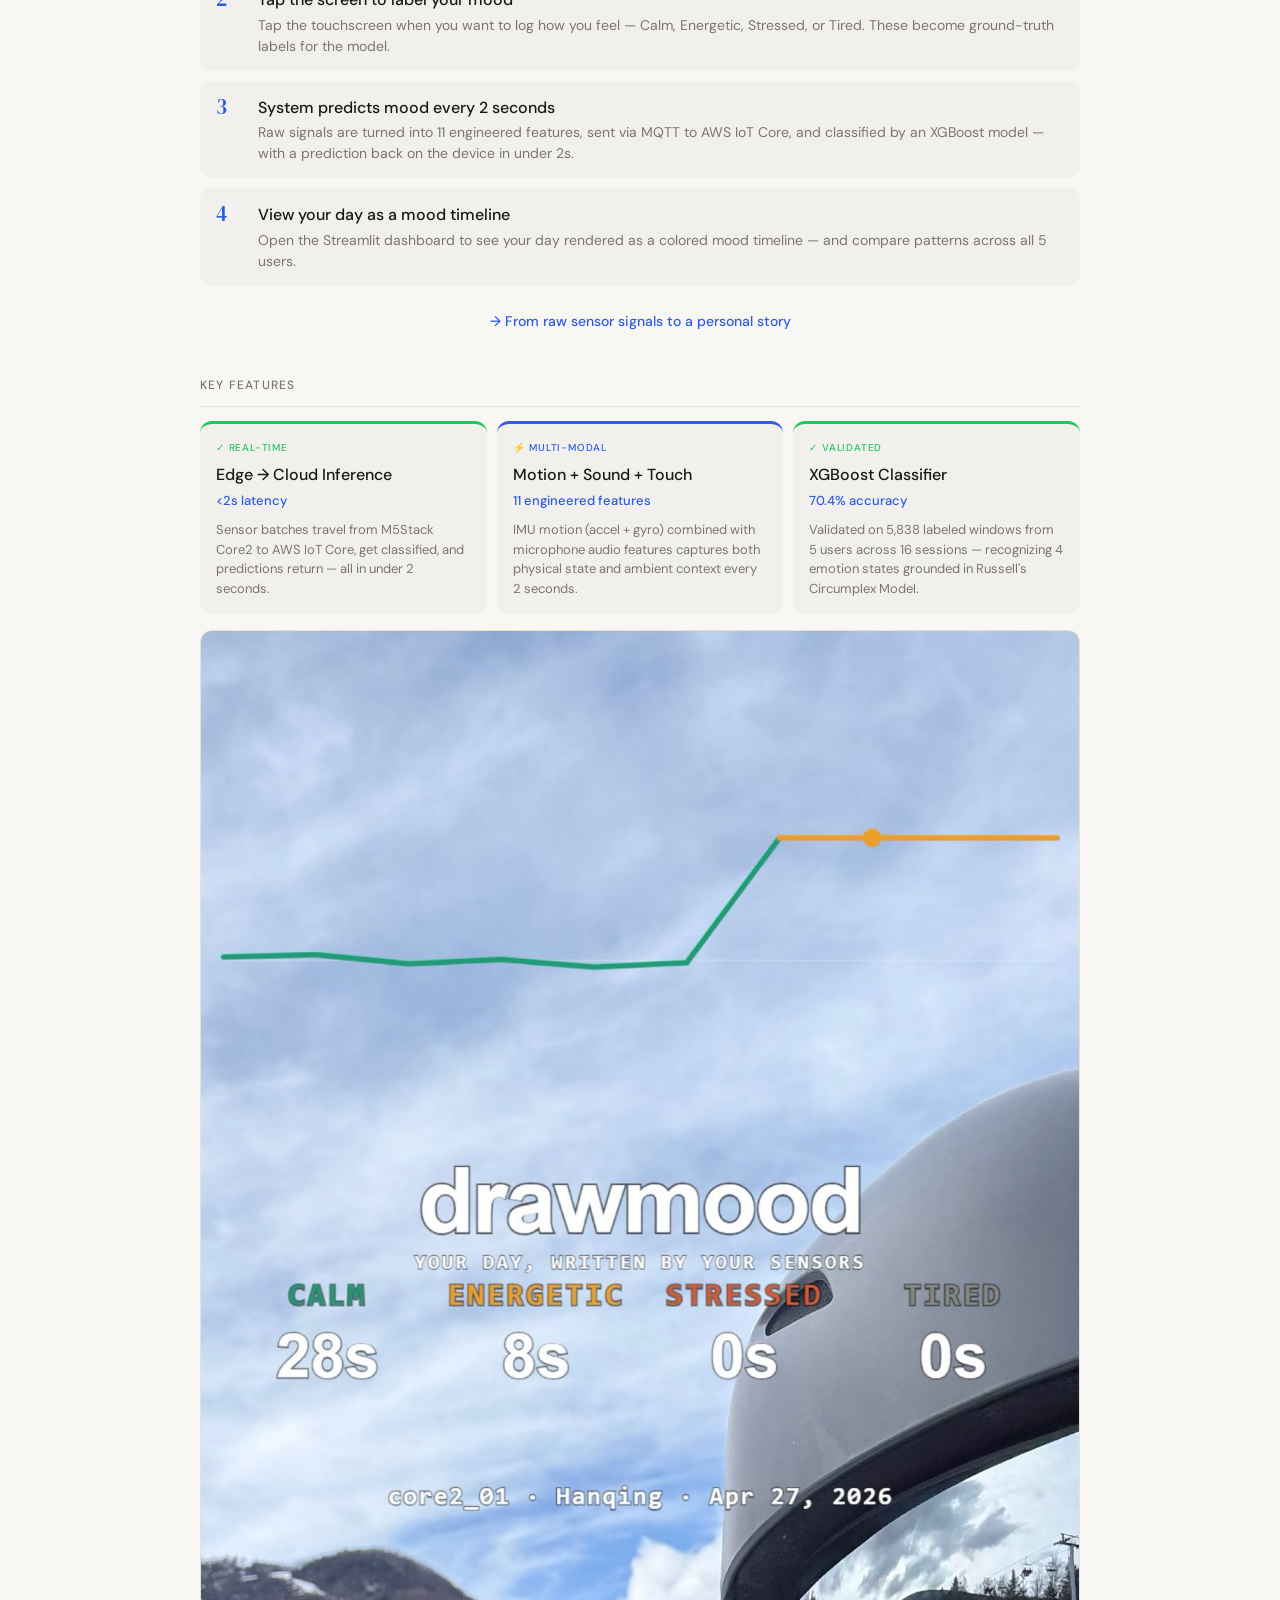
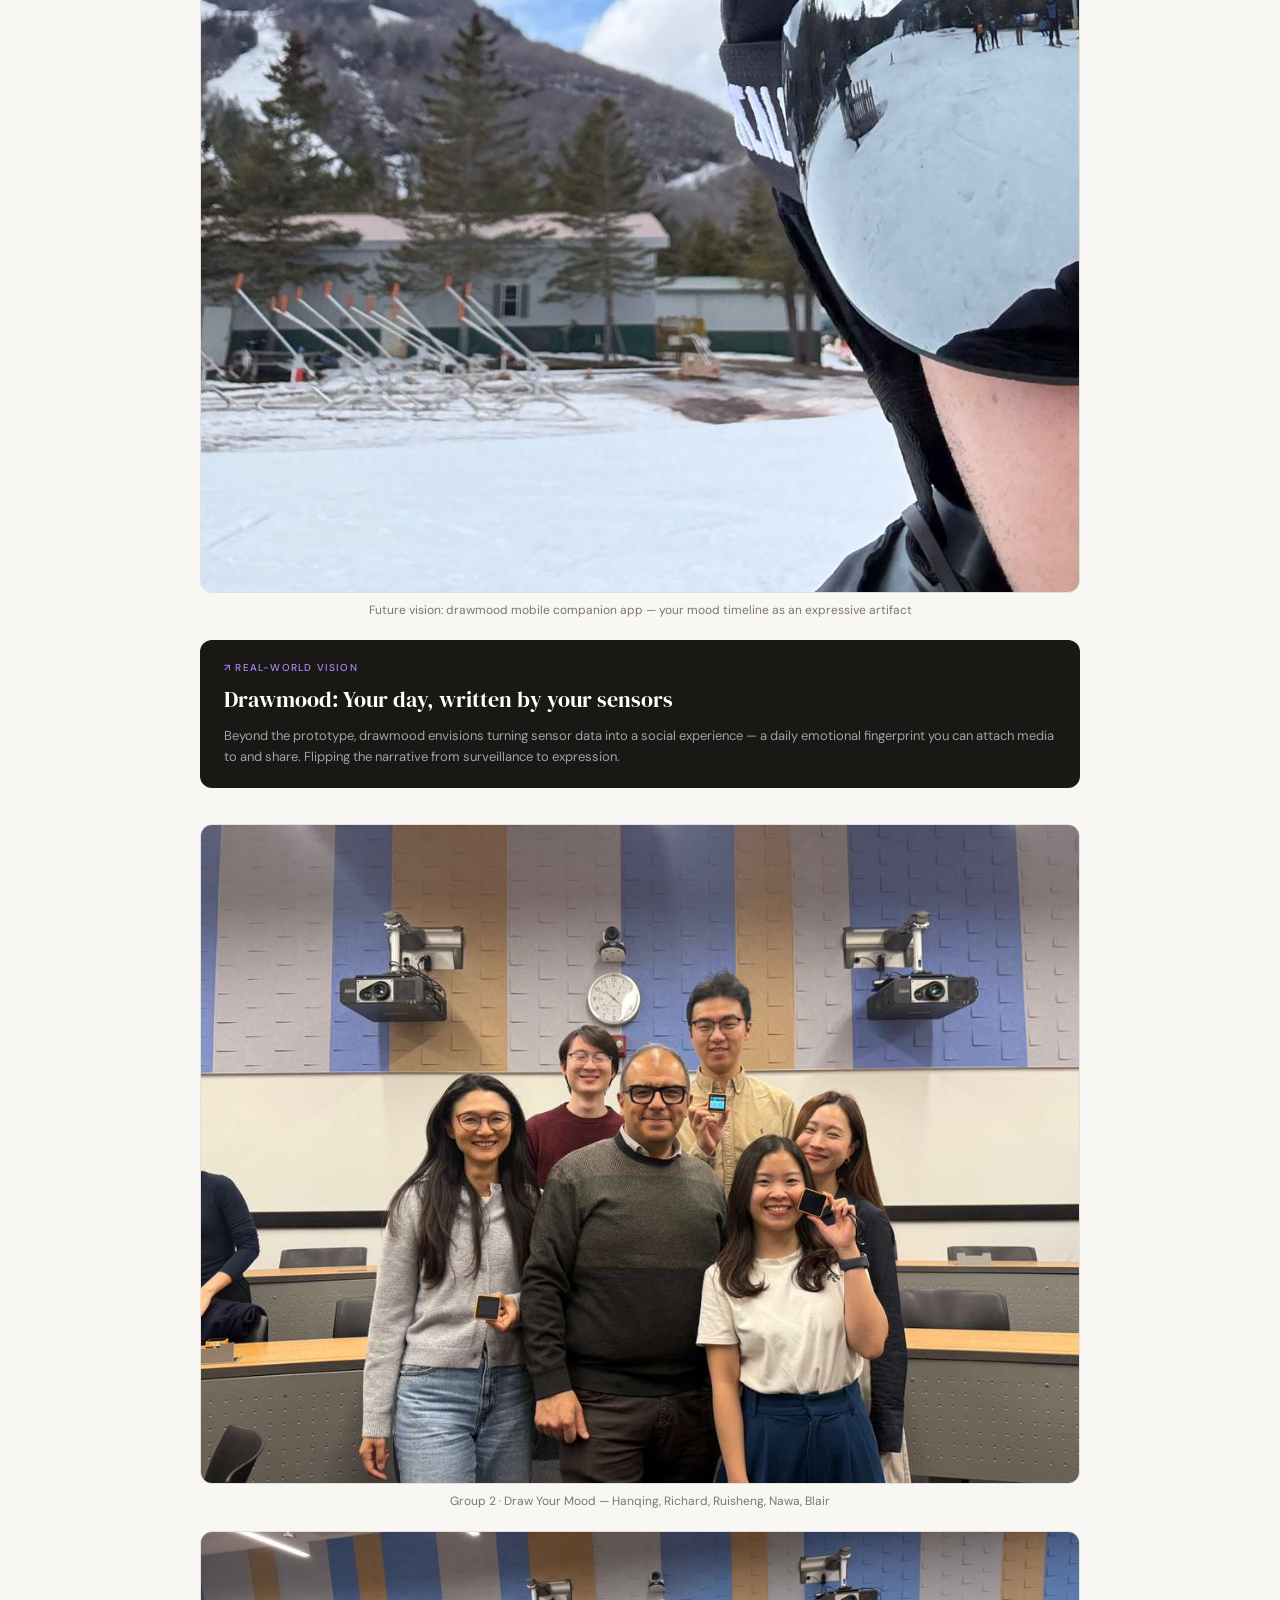
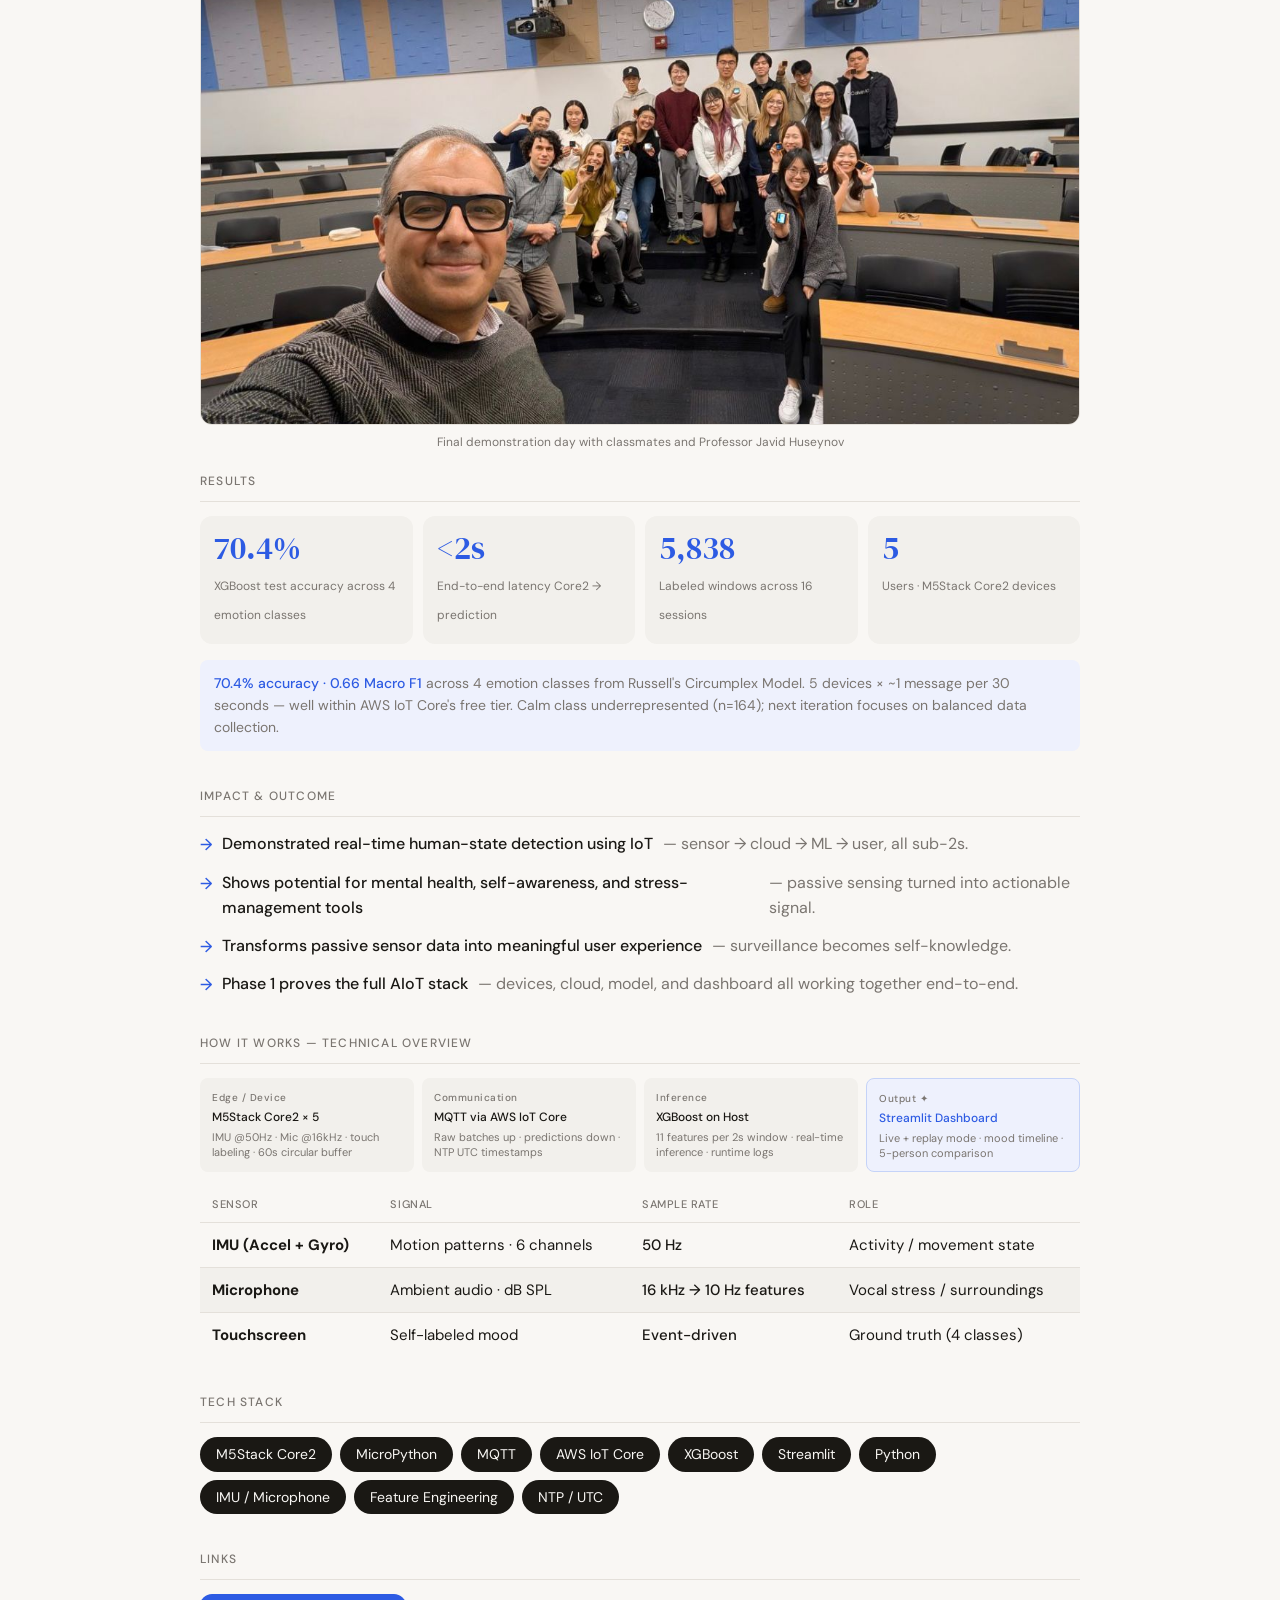
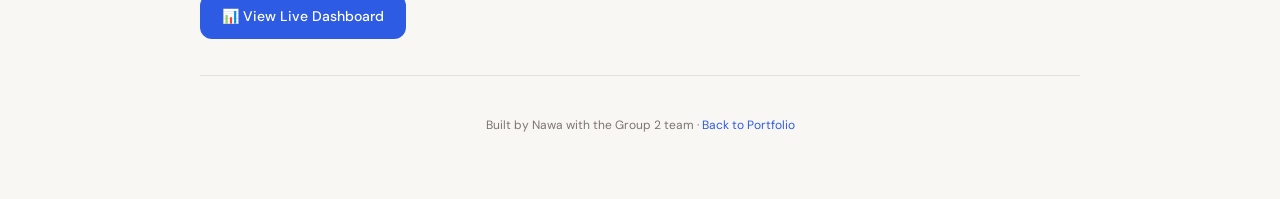
==== commit ad88714b: "Update aiot.html" ====
--- a/projects/aiot.html
+++ b/projects/aiot.html
@@ -3,7 +3,7 @@
 <head>
   <meta charset="UTF-8" />
   <meta name="viewport" content="width=device-width, initial-scale=1.0" />
-  <title>AIoT Mood Detection · Nawa</title>
+  <title>Draw Your Mood · AIoT Mood Detection · Nawa</title>
   <link href="https://fonts.googleapis.com/css2?family=DM+Serif+Display:ital@0;1&family=DM+Sans:wght@300;400;500&display=swap" rel="stylesheet" />
   <style>
     *, *::before, *::after { box-sizing: border-box; margin: 0; padding: 0; }
@@ -20,253 +20,133 @@
       --radius:       12px;
     }
 
-    body {
-      font-family: 'DM Sans', sans-serif;
-      background: var(--bg);
-      color: var(--ink);
-      line-height: 1.6;
-      font-size: 16px;
-    }
-
-    .container { max-width: 740px; margin: 0 auto; padding: 0 24px 64px; }
-
-    /* ── Nav ── */
-    nav {
-      padding: 24px 0;
-      border-bottom: 1px solid var(--border);
-      display: flex;
-      align-items: center;
-      gap: 10px;
-    }
+    body { font-family: 'DM Sans', sans-serif; background: var(--bg); color: var(--ink); line-height: 1.6; font-size: 18px; }
+    .container { max-width: 960px; margin: 0 auto; padding: 0 40px 64px; }
+
+    /* Nav */
+    nav { padding: 24px 0; border-bottom: 1px solid var(--border); display: flex; align-items: center; gap: 10px; }
     .back-link { color: var(--accent); text-decoration: none; font-size: 14px; font-weight: 500; }
     .back-link:hover { text-decoration: underline; }
     .nav-sep { color: var(--border); }
     .nav-title { color: var(--muted); font-size: 14px; }
 
-    /* ── Hero ── */
+    /* Hero */
     .hero { padding: 40px 0 28px; }
-
-    .proj-tag {
-      font-size: 11px;
-      letter-spacing: 0.1em;
-      text-transform: uppercase;
-      color: var(--muted);
-      margin-bottom: 10px;
-      font-weight: 500;
-    }
-
-    .proj-title {
-      font-family: 'DM Serif Display', serif;
-      font-size: clamp(2.2rem, 6vw, 3.2rem);
-      line-height: 1.05;
-      margin-bottom: 14px;
-      letter-spacing: -0.01em;
-    }
-
-    .badges { display: flex; flex-wrap: wrap; gap: 8px; margin-bottom: 20px; }
-
-    .badge {
-      display: inline-flex;
-      align-items: center;
-      gap: 5px;
-      border-radius: 999px;
-      padding: 4px 14px;
-      font-size: 12px;
-      font-weight: 500;
-    }
+    .proj-tag { font-size: 12px; letter-spacing: 0.1em; text-transform: uppercase; color: var(--muted); margin-bottom: 10px; font-weight: 500; }
+    .proj-title { font-family: 'DM Serif Display', serif; font-size: clamp(2.8rem, 6vw, 4rem); line-height: 1.05; margin-bottom: 10px; letter-spacing: -0.01em; }
+    .proj-subtitle { font-size: 19px; color: var(--muted); line-height: 1.5; margin-bottom: 18px; max-width: 680px; }
+    .badges { display: flex; flex-wrap: wrap; gap: 8px; margin-bottom: 16px; }
+    .badge { display: inline-flex; align-items: center; gap: 5px; border-radius: 999px; padding: 4px 14px; font-size: 12px; font-weight: 500; }
     .badge-blue { background: var(--accent-light); color: var(--accent); }
     .badge-dark { background: var(--ink); color: var(--bg); }
-
-    .proj-summary {
-      font-size: 17px;
-      color: var(--muted);
-      max-width: 580px;
-      line-height: 1.65;
+    .role-strip { background: var(--surface); border-radius: var(--radius); padding: 12px 16px; font-size: 13px; color: var(--muted); border-left: 3px solid var(--accent); margin-top: 16px; }
+    .role-strip strong { color: var(--ink); font-weight: 500; }
+
+    /* Divider */
+    .divider { height: 1px; background: var(--border); margin: 28px 0; }
+
+    /* Sections */
+    .section { margin-bottom: 36px; }
+    .section-label { font-size: 12px; letter-spacing: 0.1em; text-transform: uppercase; color: var(--muted); margin-bottom: 14px; font-weight: 500; padding-bottom: 10px; border-bottom: 1px solid var(--border); }
+
+    /* Goal */
+    .goal-text { font-size: 19px; color: var(--ink); line-height: 1.7; max-width: 780px; }
+    .goal-text em { color: var(--accent); font-style: normal; font-weight: 500; }
+
+    /* Problem / Solution */
+    .ps-grid { display: grid; grid-template-columns: 1fr 1fr; gap: 12px; }
+    @media (max-width: 520px) { .ps-grid { grid-template-columns: 1fr; } }
+    .ps-card { background: var(--surface); border-radius: var(--radius); padding: 16px 18px; }
+    .ps-card.solution { background: var(--accent-light); border: 1px solid #c5d3f8; }
+    .ps-heading { font-size: 12px; font-weight: 500; color: var(--muted); margin-bottom: 8px; text-transform: uppercase; letter-spacing: .05em; }
+    .ps-card.solution .ps-heading { color: var(--accent); }
+    .ps-body { font-size: 15px; color: var(--ink); line-height: 1.6; }
+
+    /* UX Steps */
+    .ux-steps { display: flex; flex-direction: column; gap: 10px; margin-bottom: 16px; }
+    .ux-step { display: flex; align-items: flex-start; gap: 14px; background: var(--surface); border-radius: var(--radius); padding: 14px 16px; }
+    .ux-num { font-family: 'DM Serif Display', serif; font-size: 1.3rem; color: var(--accent); min-width: 28px; line-height: 1; padding-top: 2px; }
+    .ux-content { flex: 1; }
+    .ux-title { font-size: 16px; font-weight: 500; color: var(--ink); margin-bottom: 2px; }
+    .ux-desc { font-size: 14px; color: var(--muted); line-height: 1.5; }
+    .ux-arrow { text-align: center; font-size: 14px; color: var(--accent); font-weight: 500; padding: 8px 0; }
+
+    /* Results grid */
+    .results-grid { display: grid; grid-template-columns: repeat(4, 1fr); gap: 10px; margin-bottom: 16px; }
+    @media (max-width: 560px) { .results-grid { grid-template-columns: repeat(2, 1fr); } }
+    .result-card { background: var(--surface); border-radius: var(--radius); padding: 16px 14px; }
+    .result-number { font-family: 'DM Serif Display', serif; font-size: 2rem; color: var(--accent); display: block; line-height: 1; margin-bottom: 6px; }
+    .result-label { font-size: 12px; color: var(--muted); line-height: 1.4; }
+    .result-note { font-size: 14px; color: var(--muted); background: var(--accent-light); border-radius: 8px; padding: 12px 14px; line-height: 1.6; }
+    .result-note strong { color: var(--accent); font-weight: 500; }
+
+    /* Screenshot */
+    .screenshot { border-radius: var(--radius); overflow: hidden; border: 1px solid var(--border); margin-bottom: 8px; }
+    .screenshot img { width: 100%; display: block; }
+    .photo-caption { font-size: 12px; color: var(--muted); text-align: center; margin-bottom: 20px; }
+
+    /* Feature cards — Key features */
+    .feature-grid { display: grid; grid-template-columns: repeat(3, 1fr); gap: 10px; margin-bottom: 16px; }
+    @media (max-width: 520px) { .feature-grid { grid-template-columns: 1fr; } }
+    .feature-card { background: var(--surface); border-radius: var(--radius); padding: 16px; }
+    .feature-card.optimal { border-top: 3px solid #22c55e; }
+    .feature-card.active { border-top: 3px solid #2d5be3; }
+    .feature-status { font-size: 10px; font-weight: 500; letter-spacing: .08em; text-transform: uppercase; margin-bottom: 6px; }
+    .feature-status.optimal { color: #22c55e; }
+    .feature-status.active { color: #2d5be3; }
+    .feature-name { font-size: 16px; font-weight: 500; color: var(--ink); margin-bottom: 4px; }
+    .feature-conf { font-size: 13px; color: var(--accent); font-weight: 500; margin-bottom: 8px; }
+    .feature-desc { font-size: 13px; color: var(--muted); line-height: 1.5; }
+
+    /* Vision banner (dark) */
+    .predictor-banner {
+      background: var(--ink);
+      color: white;
+      border-radius: var(--radius);
+      padding: 20px 24px;
+      margin-bottom: 16px;
     }
-    .proj-summary strong { color: var(--ink); font-weight: 500; }
-
-    /* ── Divider ── */
-    .divider { height: 1px; background: var(--border); margin: 28px 0; }
-
-    /* ── Stats ── */
-    .stats-grid {
-      display: grid;
-      grid-template-columns: repeat(4, 1fr);
-      gap: 10px;
-      margin-bottom: 32px;
-    }
-    @media (max-width: 560px) { .stats-grid { grid-template-columns: repeat(2, 1fr); } }
-
-    .stat-card {
-      background: var(--surface);
-      border-radius: var(--radius);
-      padding: 16px 14px;
-    }
-    .stat-number {
-      font-family: 'DM Serif Display', serif;
-      font-size: 1.7rem;
-      color: var(--accent);
-      display: block;
-      line-height: 1;
-      margin-bottom: 6px;
-    }
-    .stat-label { font-size: 11px; color: var(--muted); line-height: 1.4; }
-
-    /* ── Screenshot ── */
-    .screenshot {
-      border-radius: var(--radius);
-      overflow: hidden;
-      border: 1px solid var(--border);
-      margin-bottom: 32px;
-    }
-    .screenshot img { width: 100%; display: block; }
-    .screenshot-placeholder {
-      height: 240px;
-      display: flex;
-      flex-direction: column;
-      align-items: center;
-      justify-content: center;
-      gap: 8px;
-      color: var(--muted);
-      font-size: 14px;
-      background: var(--surface);
-    }
-    .ph-icon { font-size: 32px; opacity: 0.3; }
-    .ph-hint { font-size: 11px; opacity: 0.55; font-family: monospace; }
-
-    /* ── Sections ── */
-    .section { margin-bottom: 30px; }
-
-    .section-label {
-      font-size: 11px;
-      letter-spacing: 0.1em;
-      text-transform: uppercase;
-      color: var(--muted);
-      margin-bottom: 14px;
-      font-weight: 500;
-      padding-bottom: 10px;
-      border-bottom: 1px solid var(--border);
-    }
-
-    /* ── About ── */
-    .about-text {
-      font-size: 15px;
-      color: var(--muted);
-      line-height: 1.75;
-    }
-    .about-text strong { color: var(--ink); font-weight: 500; }
-
-    /* ── Architecture pipeline ── */
-    .arch-steps {
-      display: grid;
-      grid-template-columns: repeat(4, 1fr);
-      gap: 8px;
-      margin-bottom: 4px;
-    }
-    @media (max-width: 520px) { .arch-steps { grid-template-columns: repeat(2, 1fr); } }
-
-    .arch-step {
-      background: var(--surface);
-      border-radius: 8px;
-      padding: 12px 12px 10px;
-    }
-    .arch-step.highlight { background: var(--accent-light); border: 1px solid #c5d3f8; }
+    .predictor-label { font-size: 10px; letter-spacing: .12em; text-transform: uppercase; color: #a78bfa; font-weight: 500; margin-bottom: 6px; }
+    .predictor-title { font-family: 'DM Serif Display', serif; font-size: 1.4rem; color: white; margin-bottom: 8px; }
+    .predictor-desc { font-size: 13px; color: #9ca3af; line-height: 1.6; }
+
+    /* Outcome list */
+    .outcome-list { list-style: none; display: flex; flex-direction: column; gap: 12px; }
+    .outcome-list li { display: flex; align-items: flex-start; gap: 10px; font-size: 16px; color: var(--muted); line-height: 1.6; }
+    .outcome-list li::before { content: "→"; color: var(--accent); font-weight: 500; flex-shrink: 0; margin-top: 1px; }
+    .outcome-list li strong { color: var(--ink); font-weight: 500; }
+
+    /* Pipeline steps */
+    .pipeline-steps { display: grid; grid-template-columns: repeat(4, 1fr); gap: 8px; margin-bottom: 16px; }
+    @media (max-width: 520px) { .pipeline-steps { grid-template-columns: repeat(2, 1fr); } }
+    .pipeline-step { background: var(--surface); border-radius: 8px; padding: 12px 12px 10px; }
+    .pipeline-step.final { background: var(--accent-light); border: 1px solid #c5d3f8; }
     .step-num { font-size: 10px; color: var(--muted); font-weight: 500; margin-bottom: 4px; letter-spacing: .05em; }
     .step-name { font-size: 12px; font-weight: 500; color: var(--ink); margin-bottom: 4px; line-height: 1.3; }
-    .arch-step.highlight .step-name { color: var(--accent); }
+    .pipeline-step.final .step-name { color: var(--accent); }
     .step-desc { font-size: 11px; color: var(--muted); line-height: 1.4; }
 
-    /* ── Sensor cards ── */
-    .sensor-grid {
-      display: grid;
-      grid-template-columns: repeat(3, 1fr);
-      gap: 10px;
-      margin-bottom: 4px;
-    }
-    @media (max-width: 480px) { .sensor-grid { grid-template-columns: 1fr; } }
-
-    .sensor-card {
-      background: var(--surface);
-      border-radius: var(--radius);
-      padding: 14px;
-    }
-    .sensor-name { font-size: 13px; font-weight: 500; color: var(--ink); margin-bottom: 4px; }
-    .sensor-detail { font-size: 12px; color: var(--muted); line-height: 1.5; }
-
-    /* ── Results table ── */
-    .results-table {
-      width: 100%;
-      border-collapse: collapse;
-      font-size: 14px;
-      margin-bottom: 12px;
-    }
-    .results-table th {
-      text-align: left;
-      font-size: 11px;
-      font-weight: 500;
-      color: var(--muted);
-      letter-spacing: .05em;
-      text-transform: uppercase;
-      padding: 8px 12px;
-      border-bottom: 1px solid var(--border);
-    }
-    .results-table td {
-      padding: 10px 12px;
-      border-bottom: 1px solid var(--border);
-      color: var(--ink);
-    }
+    /* Table */
+    .results-table { width: 100%; border-collapse: collapse; font-size: 15px; margin-bottom: 12px; }
+    .results-table th { text-align: left; font-size: 11px; font-weight: 500; color: var(--muted); letter-spacing: .05em; text-transform: uppercase; padding: 8px 12px; border-bottom: 1px solid var(--border); }
+    .results-table td { padding: 10px 12px; border-bottom: 1px solid var(--border); color: var(--ink); }
     .results-table tr:last-child td { border-bottom: none; }
     .results-table tr:nth-child(even) td { background: var(--surface); }
     .good { color: var(--accent); font-weight: 500; }
 
-    .result-note {
-      font-size: 13px;
-      color: var(--muted);
-      background: var(--accent-light);
-      border-radius: 8px;
-      padding: 12px 14px;
-      line-height: 1.6;
-    }
-    .result-note strong { color: var(--accent); font-weight: 500; }
-
-    /* ── Tech stack ── */
+    /* Tech stack */
     .tech-grid { display: flex; flex-wrap: wrap; gap: 8px; }
-    .tech-pill {
-      background: var(--ink);
-      color: var(--bg);
-      border-radius: 999px;
-      padding: 5px 14px;
-      font-size: 13px;
-    }
-
-    /* ── Links ── */
+    .tech-pill { background: var(--ink); color: var(--bg); border-radius: 999px; padding: 6px 16px; font-size: 14px; }
+
+    /* Links */
     .link-row { display: flex; gap: 12px; flex-wrap: wrap; }
-    .btn {
-      display: inline-flex;
-      align-items: center;
-      gap: 8px;
-      padding: 11px 22px;
-      border-radius: var(--radius);
-      font-size: 14px;
-      font-weight: 500;
-      text-decoration: none;
-      transition: opacity 0.15s;
-      font-family: 'DM Sans', sans-serif;
-      border: none;
-      cursor: pointer;
-    }
+    .btn { display: inline-flex; align-items: center; gap: 8px; padding: 11px 22px; border-radius: var(--radius); font-size: 14px; font-weight: 500; text-decoration: none; transition: opacity 0.15s; font-family: 'DM Sans', sans-serif; border: none; cursor: pointer; }
     .btn:hover { opacity: 0.85; }
     .btn-primary { background: var(--accent); color: white; }
     .btn-outline { background: transparent; border: 1px solid var(--border); color: var(--ink); }
 
-    /* ── Footer ── */
-    footer {
-      padding-top: 40px;
-      border-top: 1px solid var(--border);
-      text-align: center;
-      font-size: 12px;
-      color: var(--muted);
-    }
+    /* Footer */
+    footer { padding-top: 40px; border-top: 1px solid var(--border); text-align: center; font-size: 12px; color: var(--muted); }
     footer a { color: var(--accent); text-decoration: none; }
   </style>
 </head>
@@ -277,217 +157,240 @@
   <nav>
     <a href="../index.html" class="back-link">← Back</a>
     <span class="nav-sep">·</span>
-    <span class="nav-title">AIoT Mood Detection</span>
+    <span class="nav-title">Draw Your Mood</span>
   </nav>
 
-  <!-- Hero -->
+  <!-- 1. HERO -->
   <div class="hero">
     <p class="proj-tag">IoT · Real-Time ML · Generative Art</p>
     <h1 class="proj-title">Draw Your Mood</h1>
+    <p class="proj-subtitle">
+      Real-time emotion detection from wearable IoT sensors —
+      turning invisible emotional experience into a visible "mood timeline" of your day.
+    </p>
     <div class="badges">
-      <span class="badge badge-blue">Sensor-Driven Generative Art</span>
+      <span class="badge badge-blue">M5Stack Core2 · IMU + Mic</span>
       <span class="badge badge-blue">AWS IoT Core</span>
       <span class="badge badge-dark">APAN 5570: Artificial Intelligence of Things · Columbia</span>
     </div>
-    <p class="proj-summary">
-      Built a <strong>real-time emotion detection system</strong> using wearable IoT sensors —
-      5 users wear M5Stack Core2 devices that sense motion and sound, classify mood
-      every 2 seconds, and generate a visual <strong>"mood timeline" of their day</strong>.
+    <div class="role-strip">
+      <strong>My role:</strong> Worked in a team of 5. I contributed to build the dashboard views and organize the demo flow.
+    </div>
+  </div>
+
+  <div class="divider"></div>
+
+  <!-- Hero overview image -->
+  <div class="screenshot" style="margin-bottom: 8px;">
+    <img src="../images/aiot-dashboard.png" alt="Draw Your Mood — Live dashboard" />
+  </div>
+  <p class="photo-caption">Live Streamlit dashboard — 5-person mood timeline with replay mode</p>
+
+  <!-- 2. GOAL -->
+  <div class="section">
+    <p class="section-label">Goal</p>
+    <p class="goal-text">
+      Wearables track everything except how we <em>feel</em>.
+      Draw Your Mood fills the gap — turning motion and sound into a <em>real-time map of your emotional day</em>.
     </p>
   </div>
 
-  <div class="divider"></div>
-
-  <!-- Key Stats -->
-  <div class="stats-grid">
-    <div class="stat-card">
-      <span class="stat-number">70.4%</span>
-      <span class="stat-label">XGBoost test accuracy</span>
-    </div>
-    <div class="stat-card">
-      <span class="stat-number">&lt;2s</span>
-      <span class="stat-label">End-to-end latency Core2 → prediction</span>
-    </div>
-    <div class="stat-card">
-      <span class="stat-number">5,838</span>
-      <span class="stat-label">Labeled windows across 16 sessions</span>
-    </div>
-    <div class="stat-card">
-      <span class="stat-number">4</span>
-      <span class="stat-label">Emotion classes: Calm, Energetic, Stressed, Tired</span>
-    </div>
-  </div>
-
-  <!-- Real-World Vision -->
-  <div class="section">
-    <p class="section-label">Real-world vision</p>
-    <p class="about-text" style="margin-bottom: 20px;">
-      Beyond the prototype, <strong>drawmood</strong> envisions turning sensor data into
-      a social experience — flipping the narrative from <strong>surveillance to expression</strong>.
-      Your day, written by your sensors.
+  <!-- 3. PROBLEM / SOLUTION -->
+  <div class="section">
+    <p class="section-label">Problem & solution</p>
+    <div class="ps-grid">
+      <div class="ps-card">
+        <p class="ps-heading">⚠ The Problem</p>
+        <p class="ps-body">Steps, sleep, and screen time are tracked — but emotional experience stays invisible. We lose sight of how our days actually felt, only that we were busy.</p>
+      </div>
+      <div class="ps-card solution">
+        <p class="ps-heading">💡 The Solution</p>
+        <p class="ps-body">A real-time AIoT system that classifies emotion every 2 seconds from motion + sound, then reflects it back as a personal mood timeline you can read and share.</p>
+      </div>
+    </div>
+  </div>
+
+  <!-- 4. USER EXPERIENCE -->
+  <div class="section">
+    <p class="section-label">How it works for a user</p>
+    <div class="ux-steps">
+      <div class="ux-step">
+        <span class="ux-num">1</span>
+        <div class="ux-content">
+          <p class="ux-title">Wear a small device</p>
+          <p class="ux-desc">An M5Stack Core2 worn during the day senses motion (50Hz IMU) and sound (16kHz microphone) continuously.</p>
+        </div>
+      </div>
+      <div class="ux-step">
+        <span class="ux-num">2</span>
+        <div class="ux-content">
+          <p class="ux-title">Tap the screen to label your mood</p>
+          <p class="ux-desc">Tap the touchscreen when you want to log how you feel — Calm, Energetic, Stressed, or Tired. These become ground-truth labels for the model.</p>
+        </div>
+      </div>
+      <div class="ux-step">
+        <span class="ux-num">3</span>
+        <div class="ux-content">
+          <p class="ux-title">System predicts mood every 2 seconds</p>
+          <p class="ux-desc">Raw signals are turned into 11 engineered features, sent via MQTT to AWS IoT Core, and classified by an XGBoost model — with a prediction back on the device in under 2s.</p>
+        </div>
+      </div>
+      <div class="ux-step">
+        <span class="ux-num">4</span>
+        <div class="ux-content">
+          <p class="ux-title">View your day as a mood timeline</p>
+          <p class="ux-desc">Open the Streamlit dashboard to see your day rendered as a colored mood timeline — and compare patterns across all 5 users.</p>
+        </div>
+      </div>
+    </div>
+    <p class="ux-arrow">→ From raw sensor signals to a personal story</p>
+  </div>
+
+  <!-- 5. KEY FEATURES -->
+  <div class="section">
+    <p class="section-label">Key features</p>
+    <div class="feature-grid">
+      <div class="feature-card optimal">
+        <p class="feature-status optimal">✓ Real-Time</p>
+        <p class="feature-name">Edge → Cloud Inference</p>
+        <p class="feature-conf">&lt;2s latency</p>
+        <p class="feature-desc">Sensor batches travel from M5Stack Core2 to AWS IoT Core, get classified, and predictions return — all in under 2 seconds.</p>
+      </div>
+      <div class="feature-card active">
+        <p class="feature-status active">⚡ Multi-Modal</p>
+        <p class="feature-name">Motion + Sound + Touch</p>
+        <p class="feature-conf">11 engineered features</p>
+        <p class="feature-desc">IMU motion (accel + gyro) combined with microphone audio features captures both physical state and ambient context every 2 seconds.</p>
+      </div>
+      <div class="feature-card optimal">
+        <p class="feature-status optimal">✓ Validated</p>
+        <p class="feature-name">XGBoost Classifier</p>
+        <p class="feature-conf">70.4% accuracy</p>
+        <p class="feature-desc">Validated on 5,838 labeled windows from 5 users across 16 sessions — recognizing 4 emotion states grounded in Russell's Circumplex Model.</p>
+      </div>
+    </div>
+
+    <!-- Mobile app preview -->
+    <div class="screenshot" style="margin-top: 16px;">
+      <img src="../images/aiot-app.jpeg" alt="Drawmood — Mobile companion app concept" />
+    </div>
+    <p class="photo-caption">Future vision: drawmood mobile companion app — your mood timeline as an expressive artifact</p>
+
+    <!-- Vision banner -->
+    <div class="predictor-banner">
+      <p class="predictor-label">↗ Real-World Vision</p>
+      <p class="predictor-title">Drawmood: Your day, written by your sensors</p>
+      <p class="predictor-desc">Beyond the prototype, drawmood envisions turning sensor data into a social experience — a daily emotional fingerprint you can attach media to and share. Flipping the narrative from surveillance to expression.</p>
+    </div>
+  </div>
+
+  <!-- 6. TEAM PHOTOS -->
+  <div class="screenshot" style="margin-bottom: 8px;">
+    <img src="../images/aiot-group2.jpg.jpeg" alt="Group 2 — Draw Your Mood team" />
+  </div>
+  <p class="photo-caption">Group 2 · Draw Your Mood — Hanqing, Richard, Ruisheng, Nawa, Blair</p>
+
+  <div class="screenshot" style="margin-bottom: 8px;">
+    <img src="../images/aiot-classmates.jpg.jpeg" alt="Final demo day with classmates and Professor Huseynov" />
+  </div>
+  <p class="photo-caption">Final demonstration day with classmates and Professor Javid Huseynov</p>
+
+  <!-- 7. RESULTS -->
+  <div class="section">
+    <p class="section-label">Results</p>
+    <div class="results-grid">
+      <div class="result-card">
+        <span class="result-number">70.4%</span>
+        <span class="result-label">XGBoost test accuracy across 4 emotion classes</span>
+      </div>
+      <div class="result-card">
+        <span class="result-number">&lt;2s</span>
+        <span class="result-label">End-to-end latency Core2 → prediction</span>
+      </div>
+      <div class="result-card">
+        <span class="result-number">5,838</span>
+        <span class="result-label">Labeled windows across 16 sessions</span>
+      </div>
+      <div class="result-card">
+        <span class="result-number">5</span>
+        <span class="result-label">Users · M5Stack Core2 devices</span>
+      </div>
+    </div>
+    <p class="result-note">
+      <strong>70.4% accuracy · 0.66 Macro F1</strong> across 4 emotion classes from Russell's Circumplex Model.
+      5 devices × ~1 message per 30 seconds — well within AWS IoT Core's free tier.
+      Calm class underrepresented (n=164); next iteration focuses on balanced data collection.
     </p>
-
-    <div class="screenshot" style="margin-bottom: 12px;">
-      <img src="../images/aiot-dashboard.png" alt="Live dashboard" />
-    </div>
- 
-    <div class="screenshot" style="margin-bottom: 20px;">
-      <img src="../images/aiot-app.jpeg" alt="Mobile app" />
-    </div>
-
-    <div class="arch-steps">
-      <div class="arch-step">
-        <p class="step-num">Step 1</p>
-        <p class="step-name">Reflection</p>
-        <p class="step-desc">See your day differently. Recognize hidden emotional patterns you never noticed.</p>
-      </div>
-      <div class="arch-step">
-        <p class="step-num">Step 2</p>
-        <p class="step-name">Visualization</p>
-        <p class="step-desc">Data as art. Generate a full-day dynamic emotional timeline — unique to you.</p>
-      </div>
-      <div class="arch-step highlight">
-        <p class="step-num">Step 3</p>
-        <p class="step-name">Sharing ✦</p>
-        <p class="step-desc">A new social layer. Attach media and share your mood timeline as an expressive artifact.</p>
-      </div>
-    </div>
-  </div>
-
-  <!-- What I Built -->
-  <div class="section">
-    <p class="section-label">What I built</p>
-    <p class="about-text">
-      We track steps, sleep, and screen time — but <strong>emotional experience remains invisible</strong>.
-      Draw Your Mood answers: can sensor data capture how a day <em>feels</em>?
-      Five users wore <strong>M5Stack Core2</strong> devices continuously sensing IMU motion at 50Hz
-      and microphone audio at 16kHz. Every 2 seconds, raw signals were processed into
-      <strong>11 engineered features</strong>, published via MQTT to AWS IoT Core, and classified
-      by an XGBoost model into 4 emotion states grounded in
-      <strong>Russell's Circumplex Model of Affect (1980)</strong>.
-      Results streamed back to the device and a live Streamlit dashboard — turning sensor
-      signals into the <strong>story of your day</strong>.
-    </p>
-  </div>
-
-  <!-- System Architecture -->
-  <div class="section">
-    <p class="section-label">System architecture</p>
-    <div class="arch-steps">
-      <div class="arch-step">
-        <p class="step-num">Device / Edge</p>
+  </div>
+
+  <!-- 8. IMPACT -->
+  <div class="section">
+    <p class="section-label">Impact & outcome</p>
+    <ul class="outcome-list">
+      <li><strong>Demonstrated real-time human-state detection using IoT</strong> — sensor → cloud → ML → user, all sub-2s.</li>
+      <li><strong>Shows potential for mental health, self-awareness, and stress-management tools</strong> — passive sensing turned into actionable signal.</li>
+      <li><strong>Transforms passive sensor data into meaningful user experience</strong> — surveillance becomes self-knowledge.</li>
+      <li><strong>Phase 1 proves the full AIoT stack</strong> — devices, cloud, model, and dashboard all working together end-to-end.</li>
+    </ul>
+  </div>
+
+  <!-- 9. HOW IT WORKS — TECHNICAL -->
+  <div class="section">
+    <p class="section-label">How it works — technical overview</p>
+    <div class="pipeline-steps">
+      <div class="pipeline-step">
+        <p class="step-num">Edge / Device</p>
         <p class="step-name">M5Stack Core2 × 5</p>
-        <p class="step-desc">IMU @50Hz, Mic @16kHz, touch labeling → 60s circular buffer</p>
-      </div>
-      <div class="arch-step">
+        <p class="step-desc">IMU @50Hz · Mic @16kHz · touch labeling · 60s circular buffer</p>
+      </div>
+      <div class="pipeline-step">
         <p class="step-num">Communication</p>
         <p class="step-name">MQTT via AWS IoT Core</p>
-        <p class="step-desc">Raw batches up · mood predictions down · NTP UTC timestamps</p>
-      </div>
-      <div class="arch-step">
-        <p class="step-num">Cloud / Inference</p>
+        <p class="step-desc">Raw batches up · predictions down · NTP UTC timestamps</p>
+      </div>
+      <div class="pipeline-step">
+        <p class="step-num">Inference</p>
         <p class="step-name">XGBoost on Host</p>
         <p class="step-desc">11 features per 2s window · real-time inference · runtime logs</p>
       </div>
-      <div class="arch-step highlight">
-        <p class="step-num">Output</p>
-        <p class="step-name">Streamlit Dashboard ✦</p>
+      <div class="pipeline-step final">
+        <p class="step-num">Output ✦</p>
+        <p class="step-name">Streamlit Dashboard</p>
         <p class="step-desc">Live + replay mode · mood timeline · 5-person comparison</p>
       </div>
     </div>
-  </div>
-
-  <!-- Sensors -->
-  <div class="section">
-    <p class="section-label">Sensors & data</p>
-    <div class="sensor-grid">
-      <div class="sensor-card">
-        <p class="sensor-name">IMU / Accel + Gyro</p>
-        <p class="sensor-detail">50 Hz · 6 raw channels (ax, ay, az, gx, gy, gz) · m/s² and °/s</p>
-      </div>
-      <div class="sensor-card">
-        <p class="sensor-name">Microphone</p>
-        <p class="sensor-detail">16 kHz → 10 Hz features · dB SPL · window mean & variance</p>
-      </div>
-      <div class="sensor-card">
-        <p class="sensor-name">Touch Screen</p>
-        <p class="sensor-detail">Event-driven ground truth labels · 0=Calm · 1=Energetic · 2=Stressed · 3=Tired</p>
-      </div>
-    </div>
-  </div>
-
-  <!-- Model Results -->
-  <div class="section">
-    <p class="section-label">Model results (XGBoost · test set n=1,168)</p>
+
     <table class="results-table">
       <thead>
         <tr>
-          <th>Emotion Class</th>
-          <th>Precision</th>
-          <th>Recall</th>
-          <th>F1</th>
-          <th>Test Samples</th>
+          <th>Sensor</th>
+          <th>Signal</th>
+          <th>Sample rate</th>
+          <th>Role</th>
         </tr>
       </thead>
       <tbody>
         <tr>
-          <td><strong>Energetic</strong></td>
-          <td class="good">0.72</td>
-          <td class="good">0.81</td>
-          <td class="good">0.76</td>
-          <td>413</td>
+          <td><strong>IMU (Accel + Gyro)</strong></td>
+          <td>Motion patterns · 6 channels</td>
+          <td class="good">50 Hz</td>
+          <td>Activity / movement state</td>
         </tr>
         <tr>
-          <td><strong>Stressed</strong></td>
-          <td>0.69</td>
-          <td>0.74</td>
-          <td>0.71</td>
-          <td>324</td>
+          <td><strong>Microphone</strong></td>
+          <td>Ambient audio · dB SPL</td>
+          <td class="good">16 kHz → 10 Hz features</td>
+          <td>Vocal stress / surroundings</td>
         </tr>
         <tr>
-          <td><strong>Tired</strong></td>
-          <td>0.72</td>
-          <td>0.71</td>
-          <td>0.71</td>
-          <td>267</td>
-        </tr>
-        <tr>
-          <td><strong>Calm</strong></td>
-          <td>0.63</td>
-          <td>0.37</td>
-          <td>0.46</td>
-          <td>164</td>
-        </tr>
-        <tr>
-          <td><strong>Weighted avg</strong></td>
-          <td class="good">0.70</td>
-          <td class="good">0.70</td>
-          <td class="good">0.70</td>
-          <td>1,168</td>
+          <td><strong>Touchscreen</strong></td>
+          <td>Self-labeled mood</td>
+          <td class="good">Event-driven</td>
+          <td>Ground truth (4 classes)</td>
         </tr>
       </tbody>
     </table>
-    <p class="result-note">
-      <strong>70.38% accuracy · 0.66 Macro F1</strong> across 4 emotion classes.
-      5 devices × 1 msg/30s = ~14,400 msgs/day — well within AWS IoT Core free tier.
-      Calm class underrepresented (n=164) — more data collection planned to balance the dataset.
-    </p>
-  </div>
-
-  <!-- Team Photos -->
-<div class="screenshot" style="margin-bottom: 8px;">
-  <img src="../images/aiot-classmates.jpg.jpeg" alt="Draw Your Mood — Demo Day with classmates" />
-</div>
-<p style="font-size: 12px; color: var(--muted); text-align: center; margin-bottom: 16px;">
-  Final demonstration day with classmates and Professor Javid Huseynov — showcasing our AIoT projects built on AWS IoT Core.
-</p>
-
-<div class="screenshot" style="margin-bottom: 20px;">
-  <img src="../images/aiot-group2.jpg.jpeg" alt="Draw Your Mood — Group 2 team" />
-</div>
-<p style="font-size: 12px; color: var(--muted); text-align: center; margin-bottom: 20px;">
-  Group 2_Draw your Mood · Hanqing, Richard, Ruisheng, Nawa, Blair
-</p>
+  </div>
 
   <!-- Tech Stack -->
   <div class="section">
@@ -510,12 +413,12 @@
   <div class="section">
     <p class="section-label">Links</p>
     <div class="link-row">
-      <a href="../mood_dashboard_v8.html" class="btn btn-primary">📊 View Live Dashboard</a>
+      <a href="../mood_dashboard_v8.html" target="_blank" class="btn btn-primary">📊 View Live Dashboard</a>
     </div>
   </div>
 
   <footer>
-    Built by Nawa · <a href="../index.html">Back to Portfolio</a>
+    Built by Nawa with the Group 2 team · <a href="../index.html">Back to Portfolio</a>
   </footer>
 
 </div>
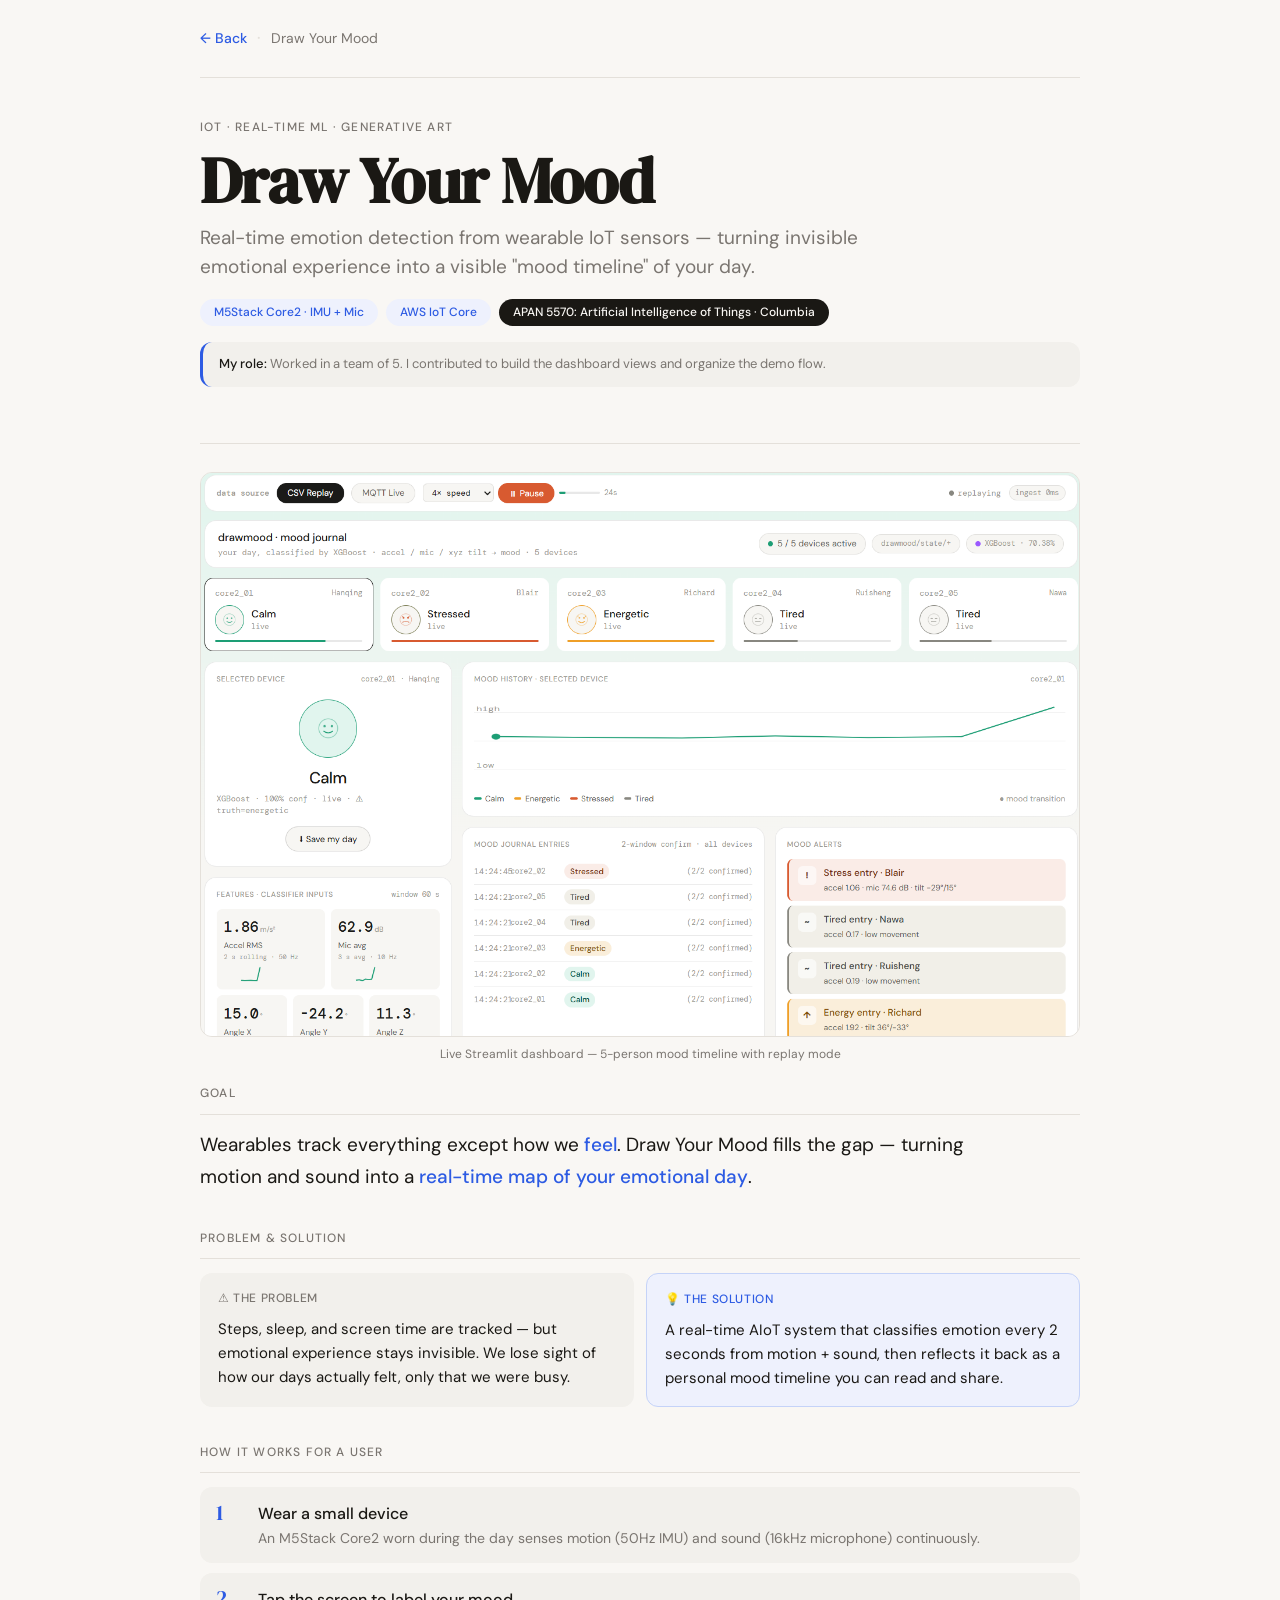
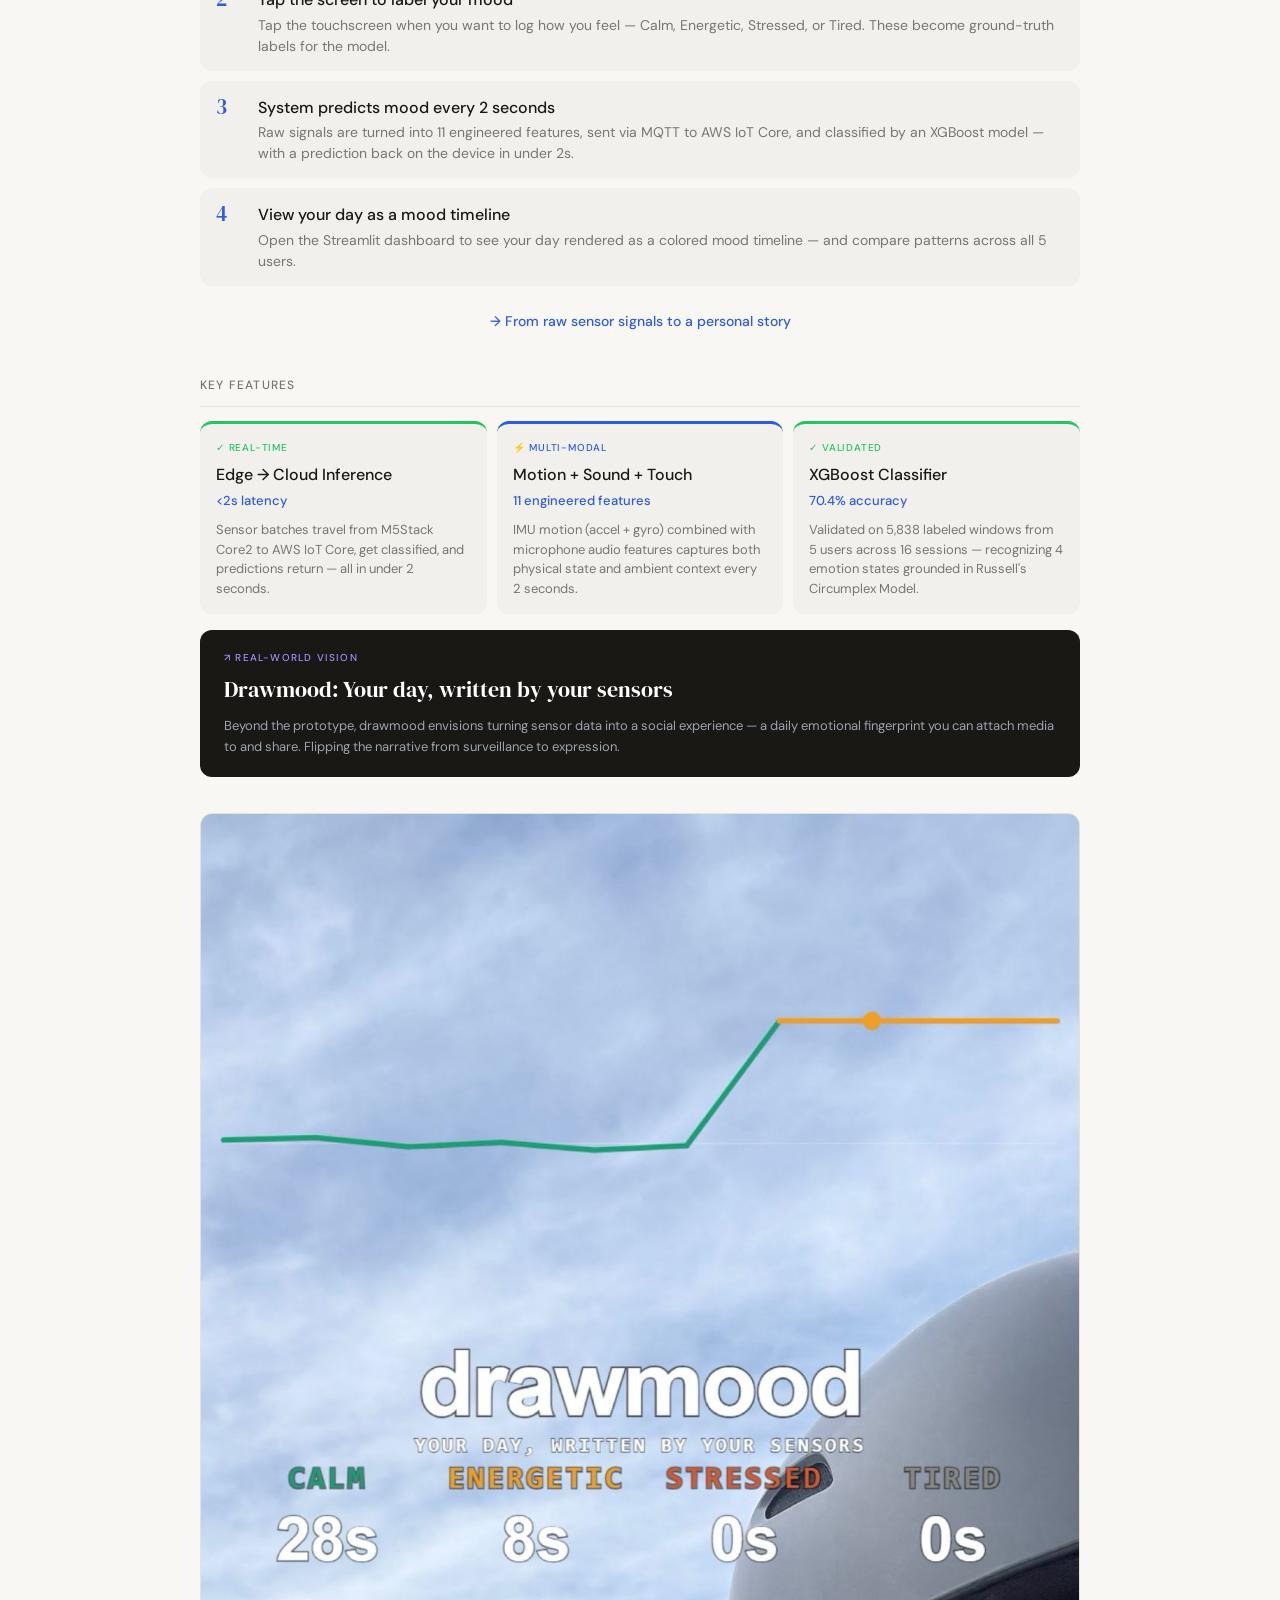
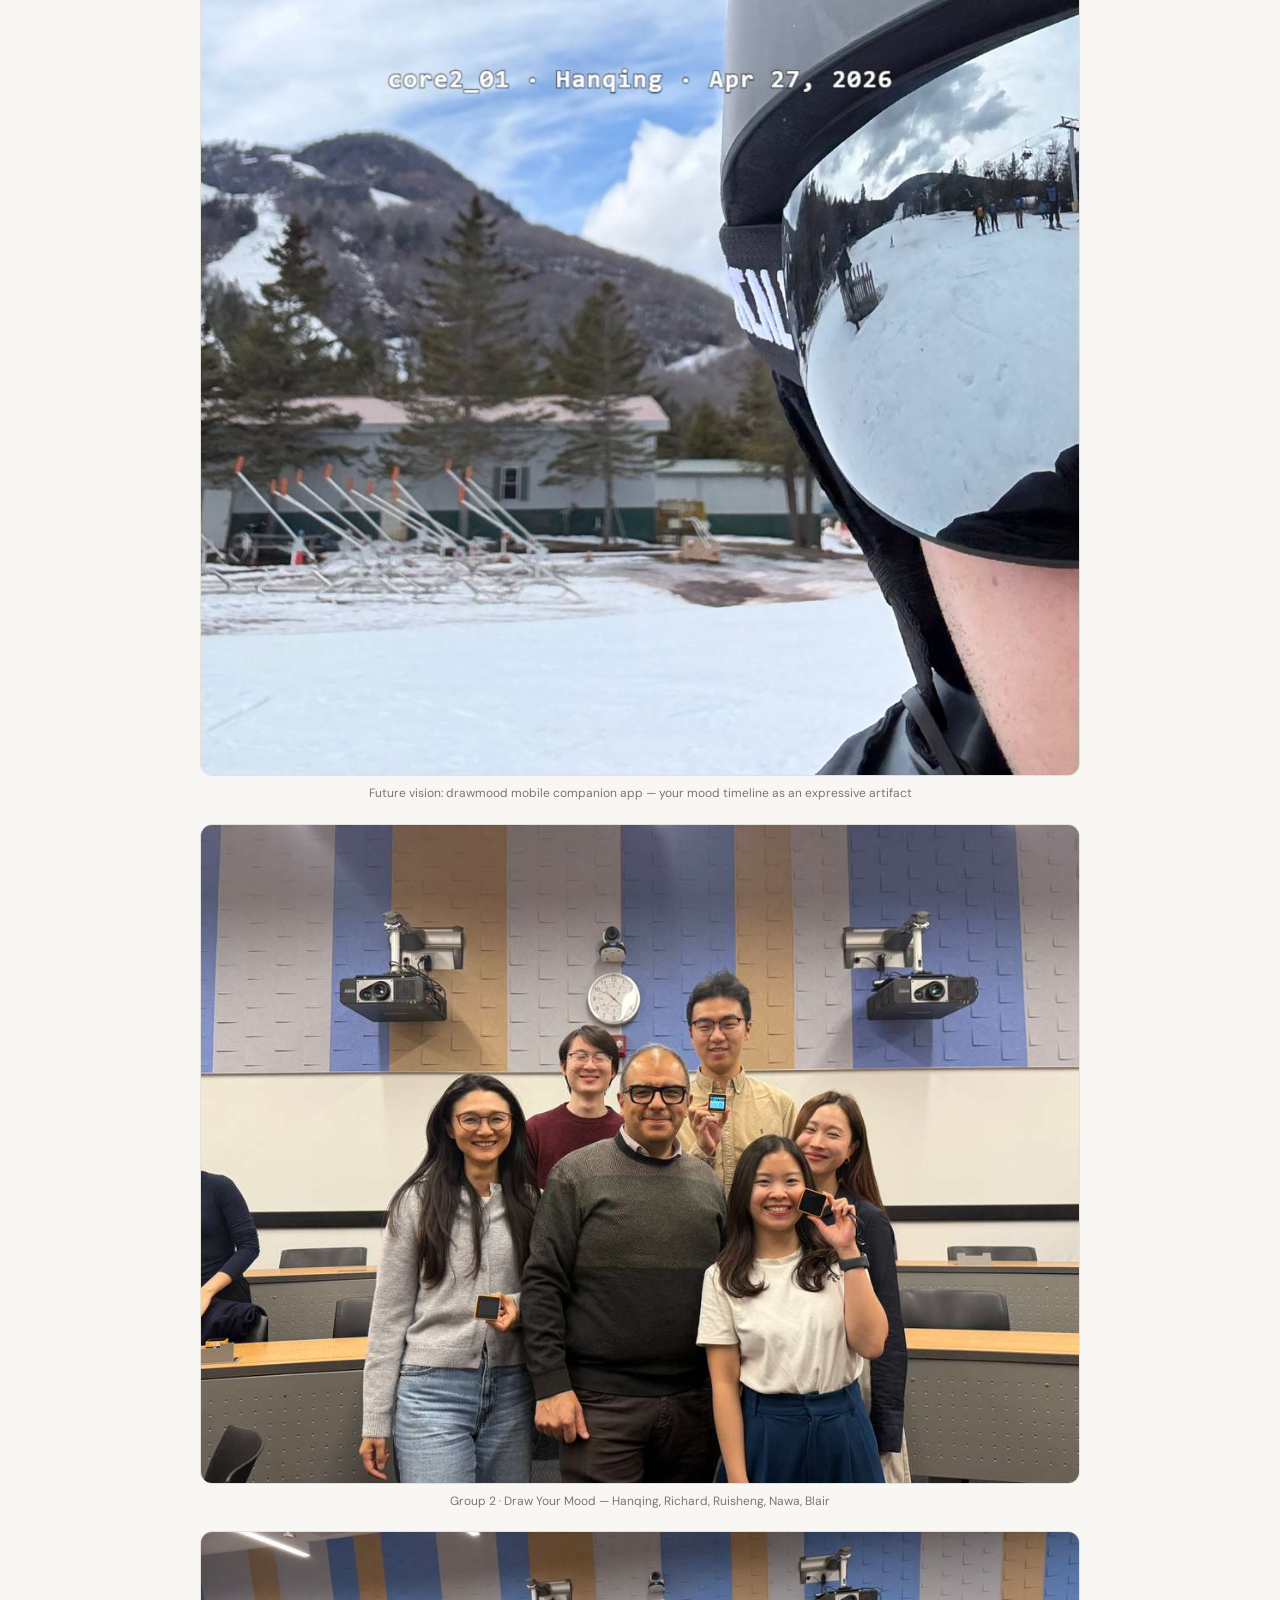
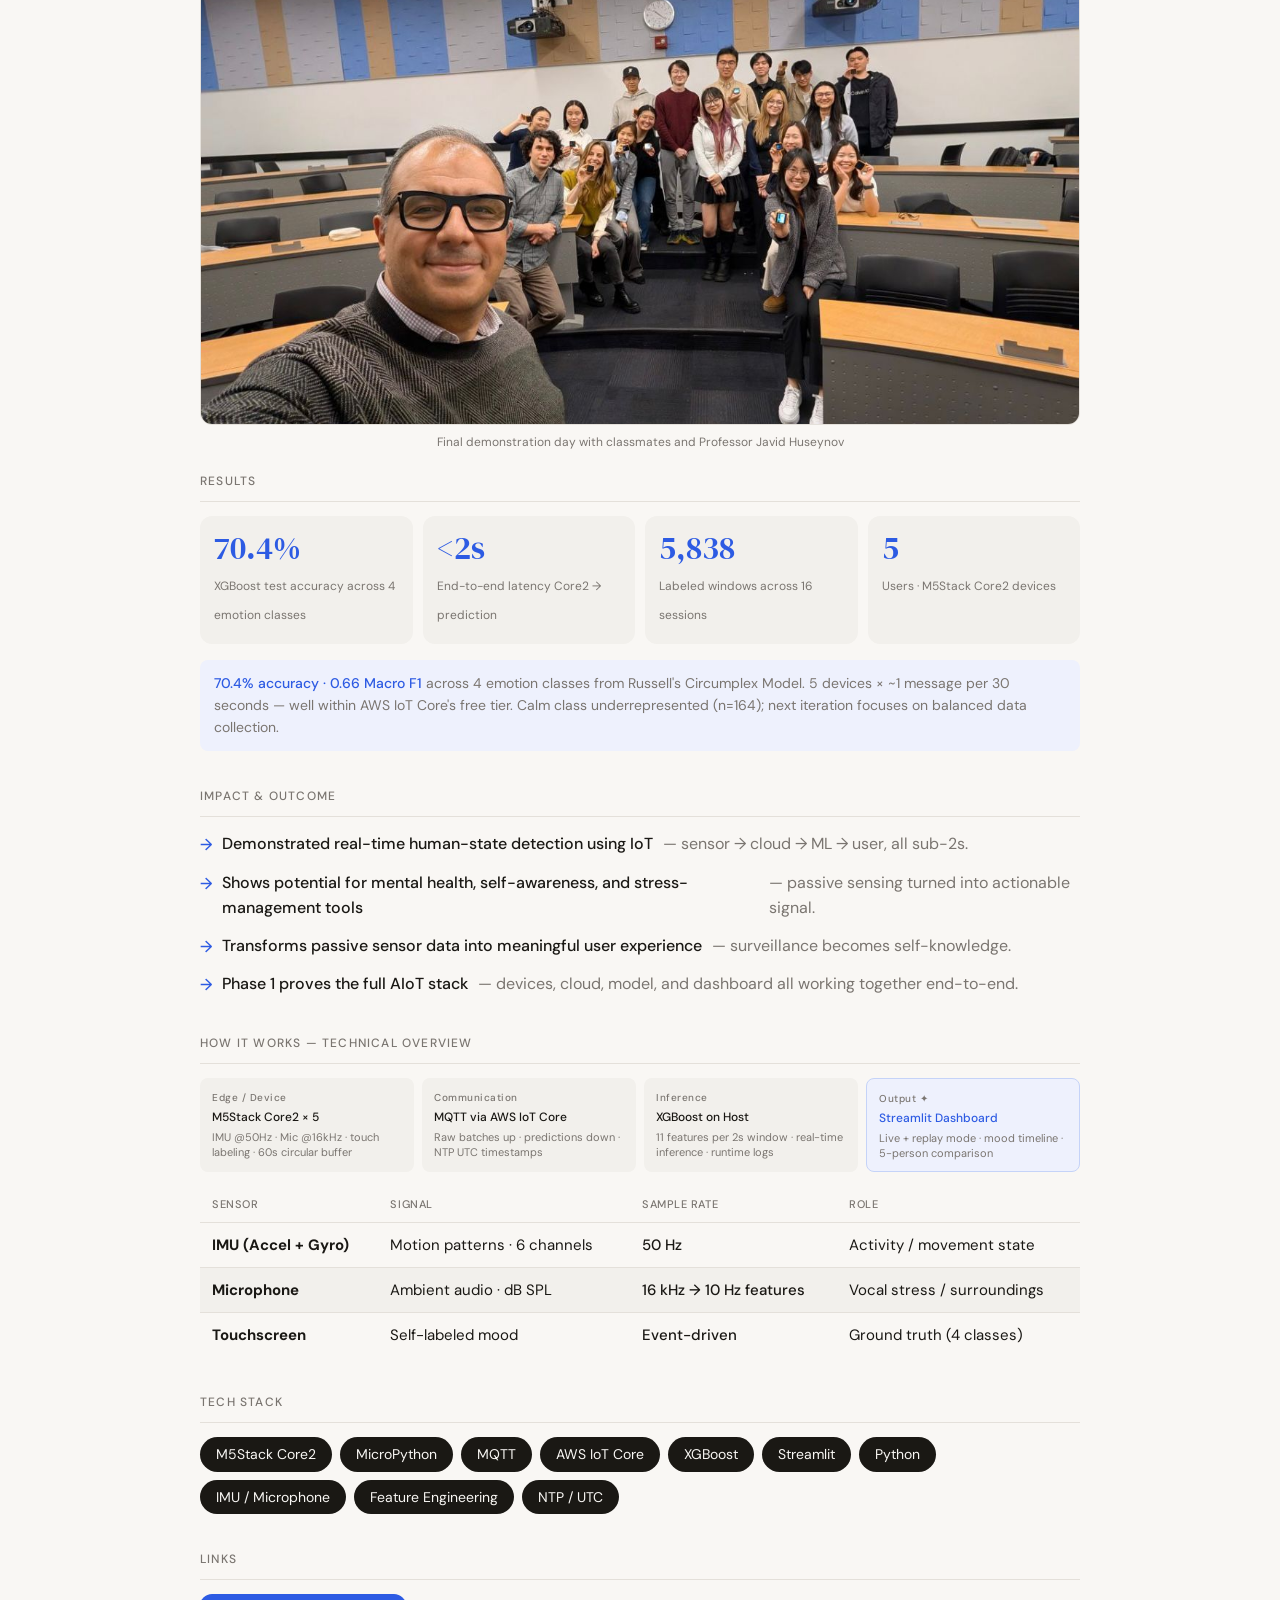
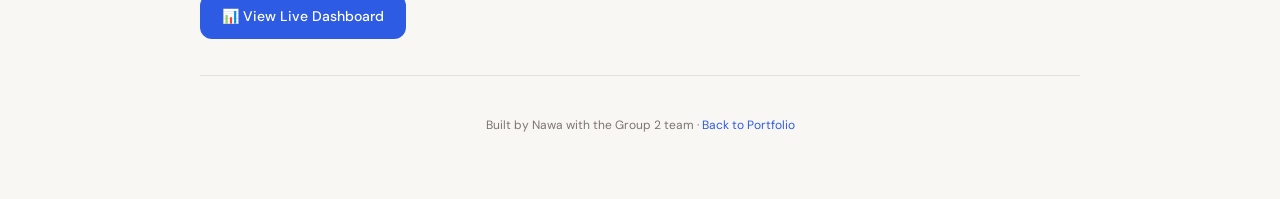
==== commit 35c949d8: "Update aiot.html" ====
--- a/projects/aiot.html
+++ b/projects/aiot.html
@@ -270,12 +270,6 @@
       </div>
     </div>
 
-    <!-- Mobile app preview -->
-    <div class="screenshot" style="margin-top: 16px;">
-      <img src="../images/aiot-app.jpeg" alt="Drawmood — Mobile companion app concept" />
-    </div>
-    <p class="photo-caption">Future vision: drawmood mobile companion app — your mood timeline as an expressive artifact</p>
-
     <!-- Vision banner -->
     <div class="predictor-banner">
       <p class="predictor-label">↗ Real-World Vision</p>
@@ -283,6 +277,12 @@
       <p class="predictor-desc">Beyond the prototype, drawmood envisions turning sensor data into a social experience — a daily emotional fingerprint you can attach media to and share. Flipping the narrative from surveillance to expression.</p>
     </div>
   </div>
+
+    <!-- Mobile app preview -->
+    <div class="screenshot" style="margin-top: 16px;">
+      <img src="../images/aiot-app.jpeg" alt="Drawmood — Mobile companion app concept" />
+    </div>
+    <p class="photo-caption">Future vision: drawmood mobile companion app — your mood timeline as an expressive artifact</p>
 
   <!-- 6. TEAM PHOTOS -->
   <div class="screenshot" style="margin-bottom: 8px;">
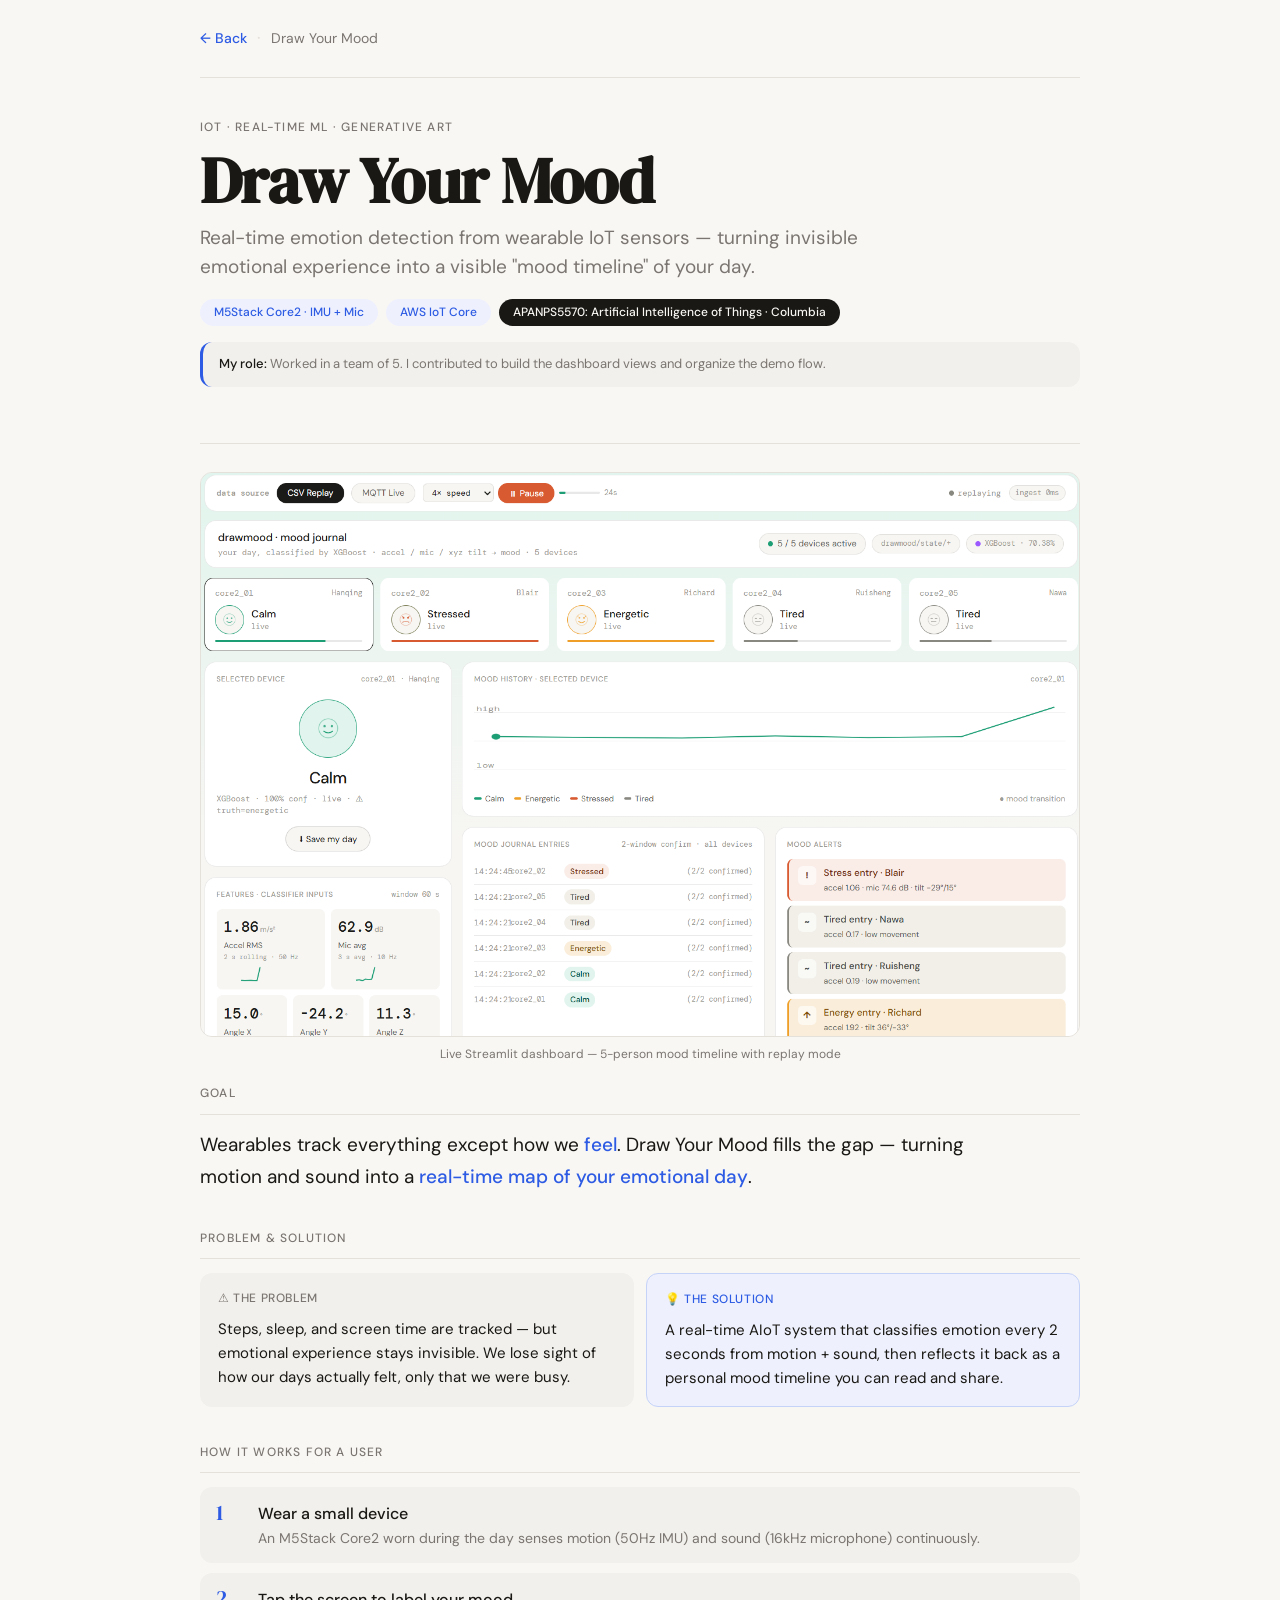
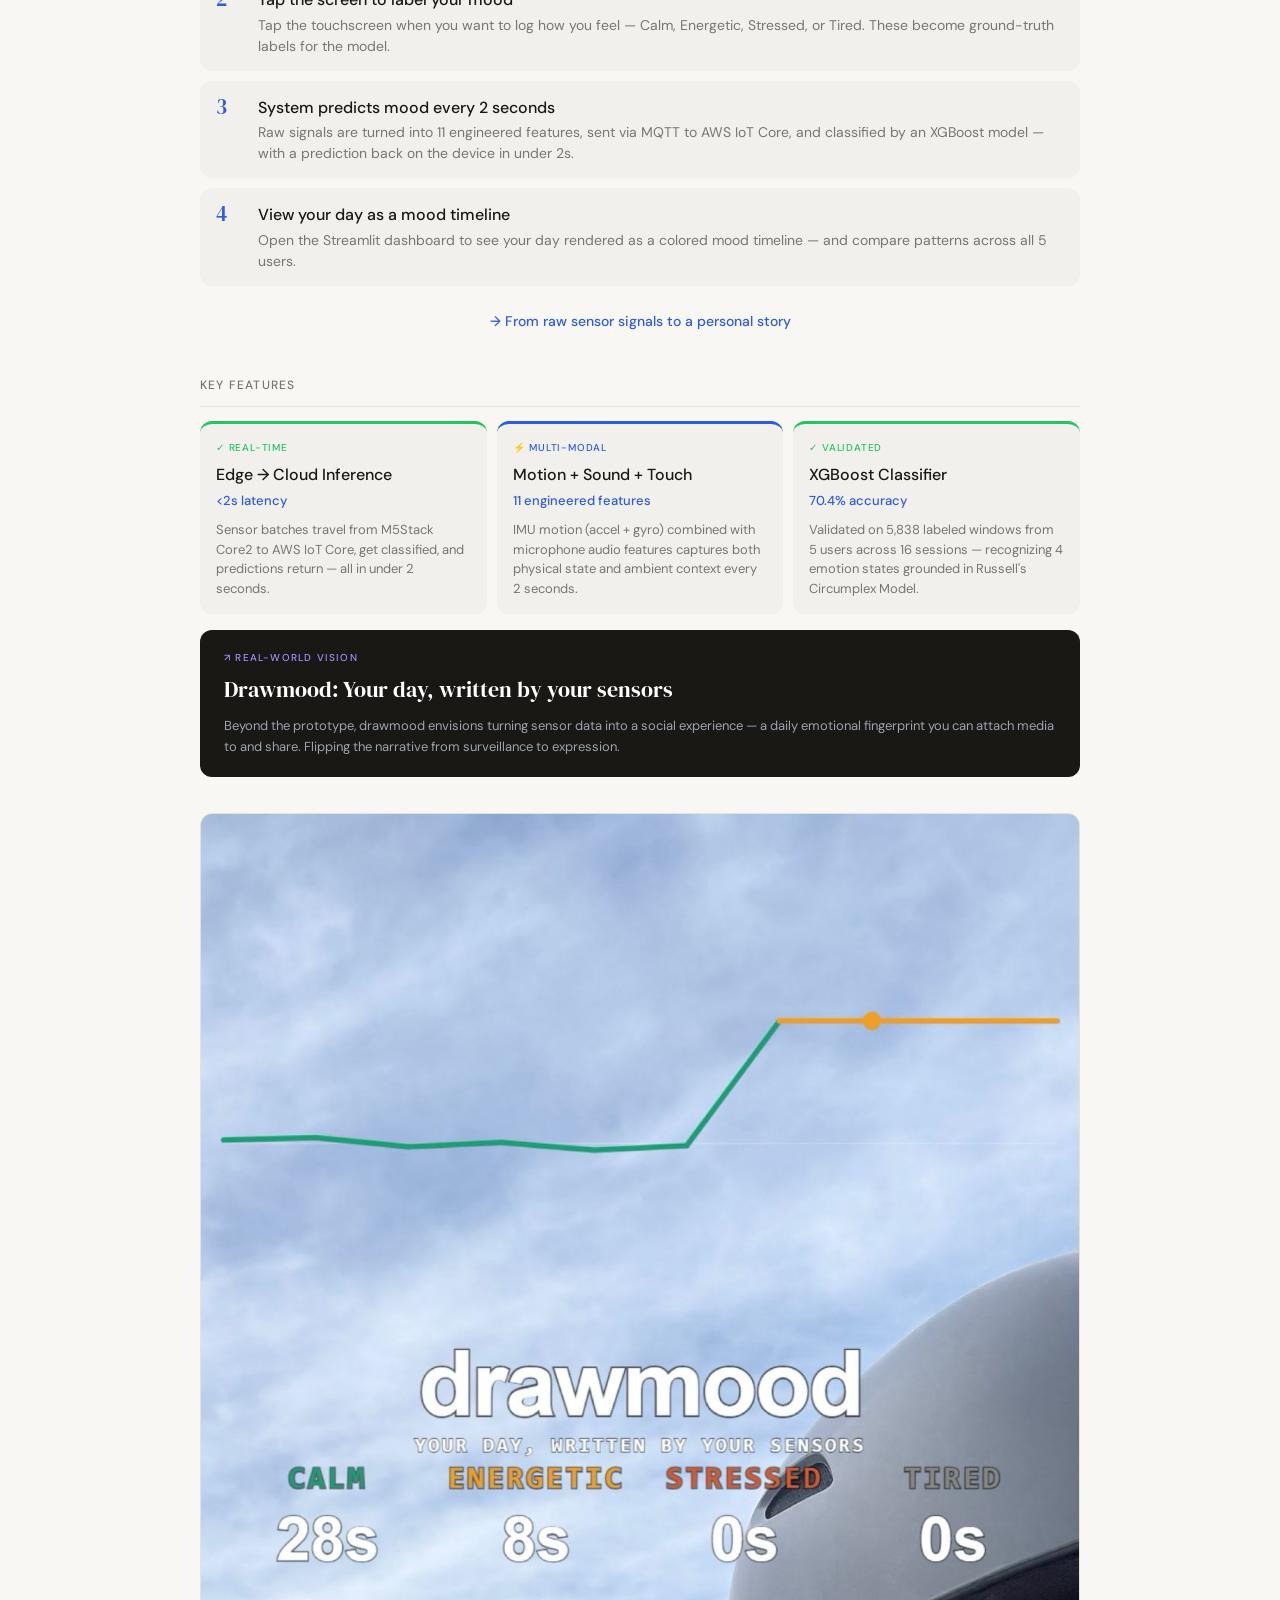
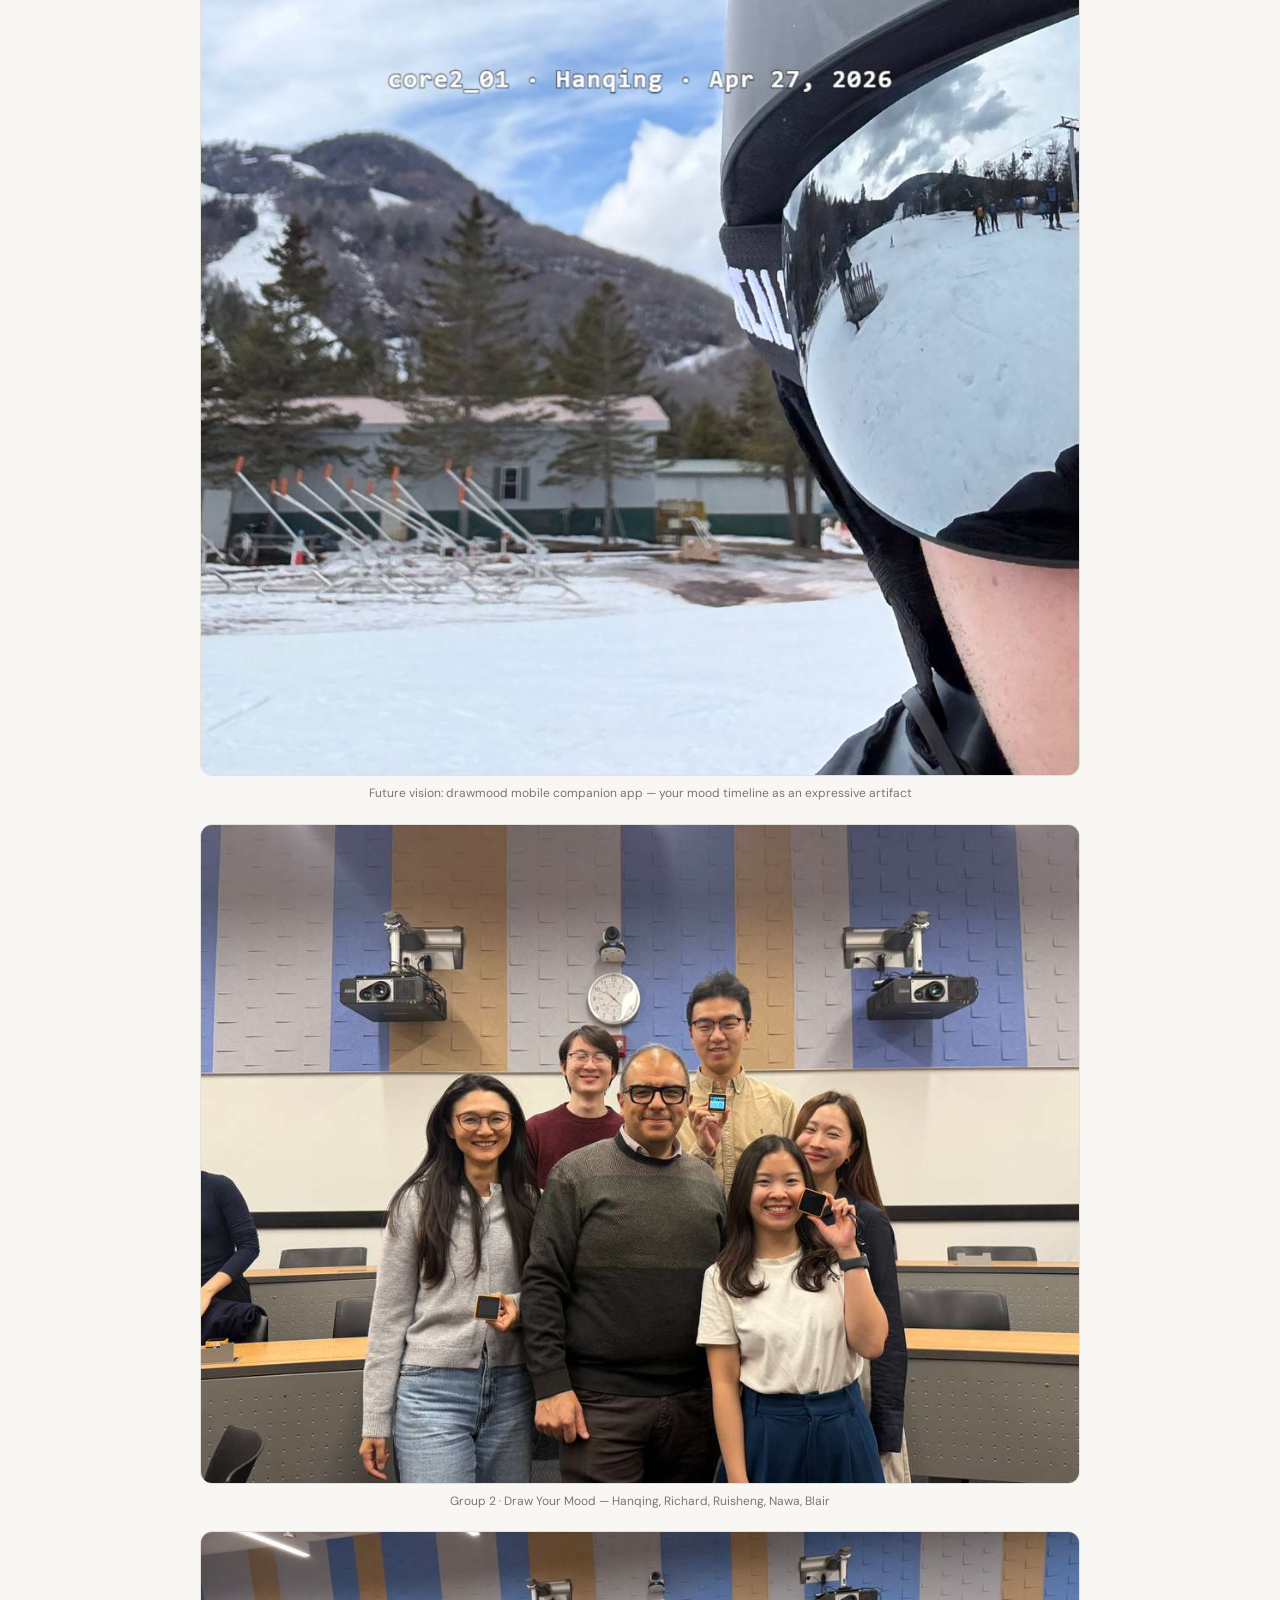
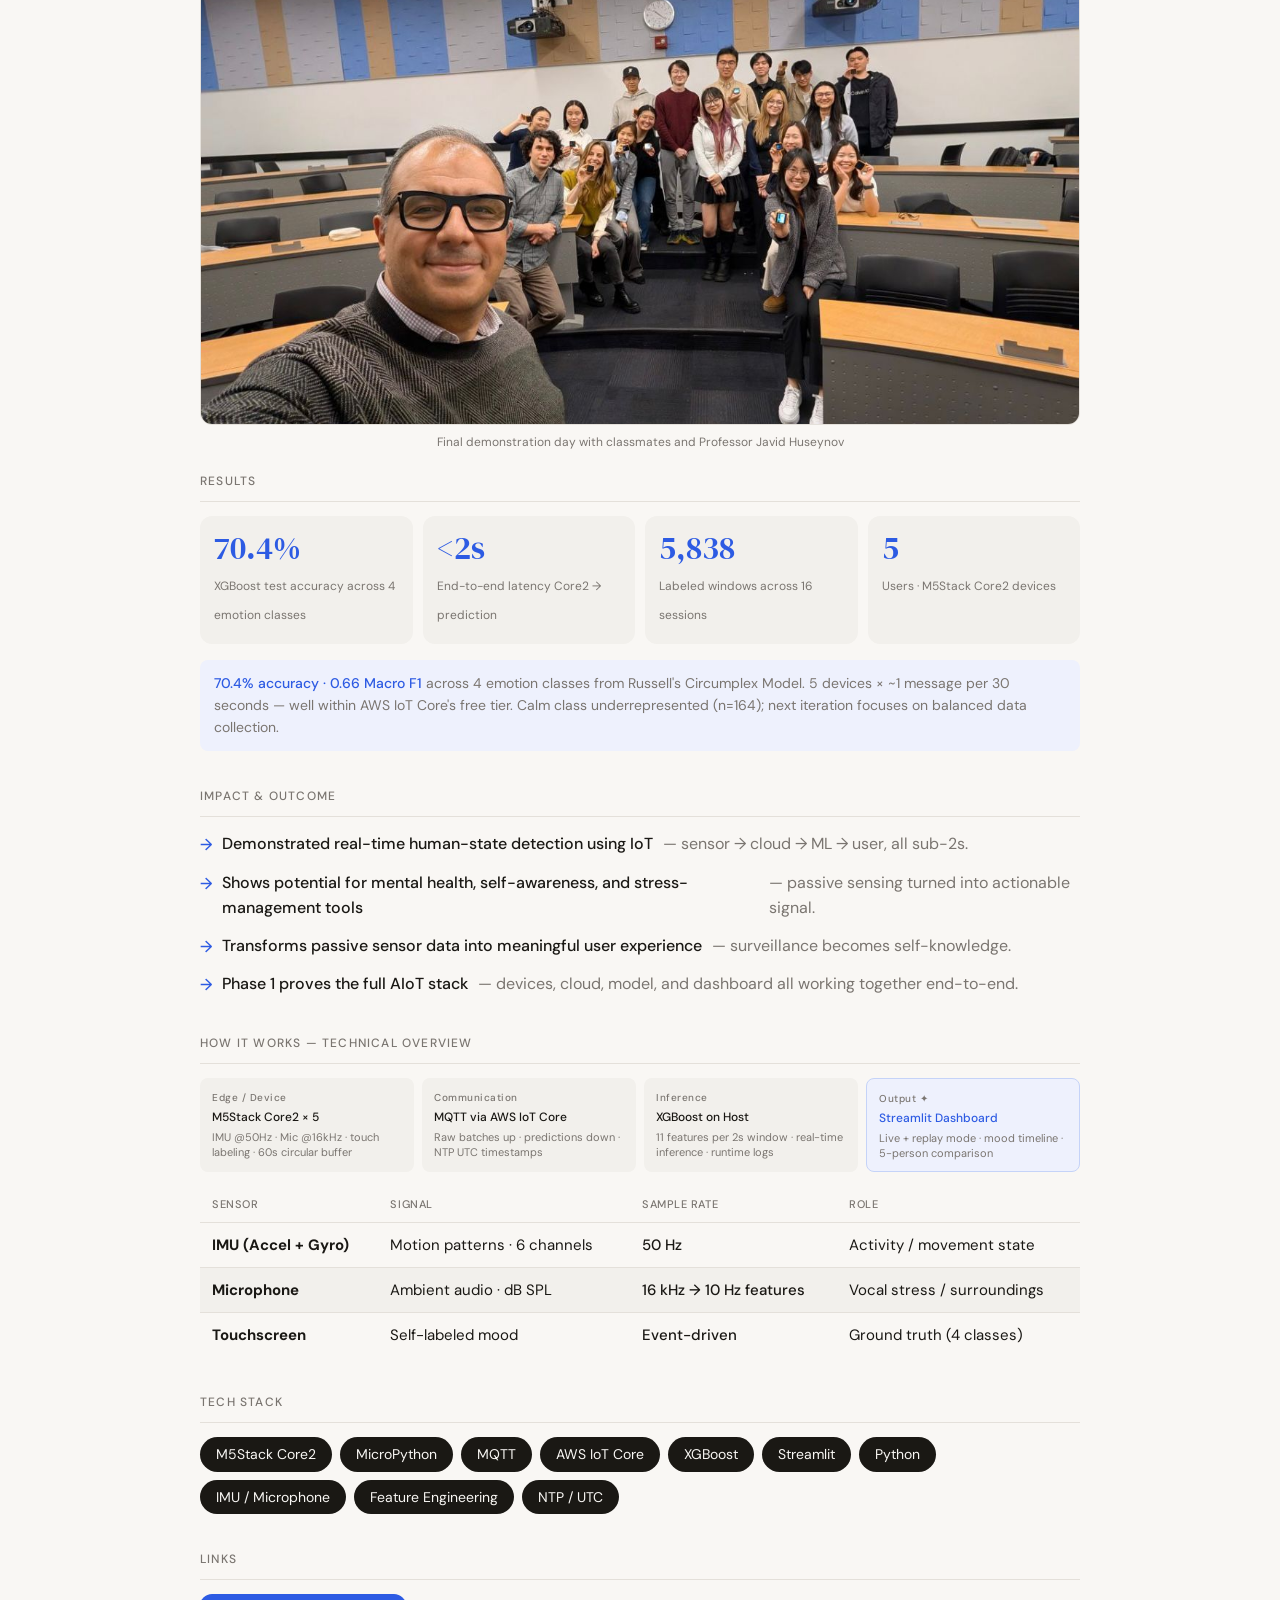
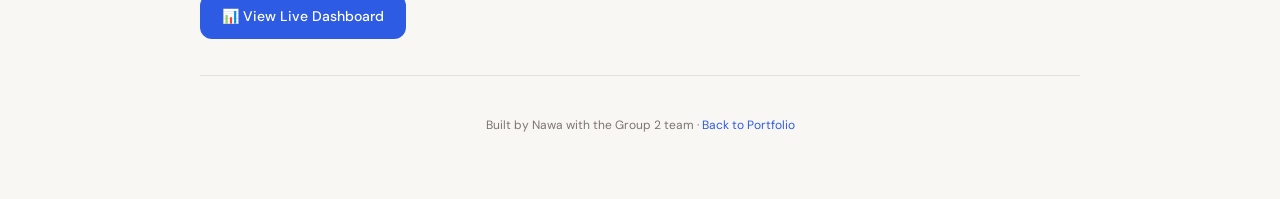
==== commit ffe1d315: "Update aiot.html" ====
--- a/projects/aiot.html
+++ b/projects/aiot.html
@@ -171,7 +171,7 @@
     <div class="badges">
       <span class="badge badge-blue">M5Stack Core2 · IMU + Mic</span>
       <span class="badge badge-blue">AWS IoT Core</span>
-      <span class="badge badge-dark">APAN 5570: Artificial Intelligence of Things · Columbia</span>
+      <span class="badge badge-dark">APANPS5570: Artificial Intelligence of Things · Columbia</span>
     </div>
     <div class="role-strip">
       <strong>My role:</strong> Worked in a team of 5. I contributed to build the dashboard views and organize the demo flow.
